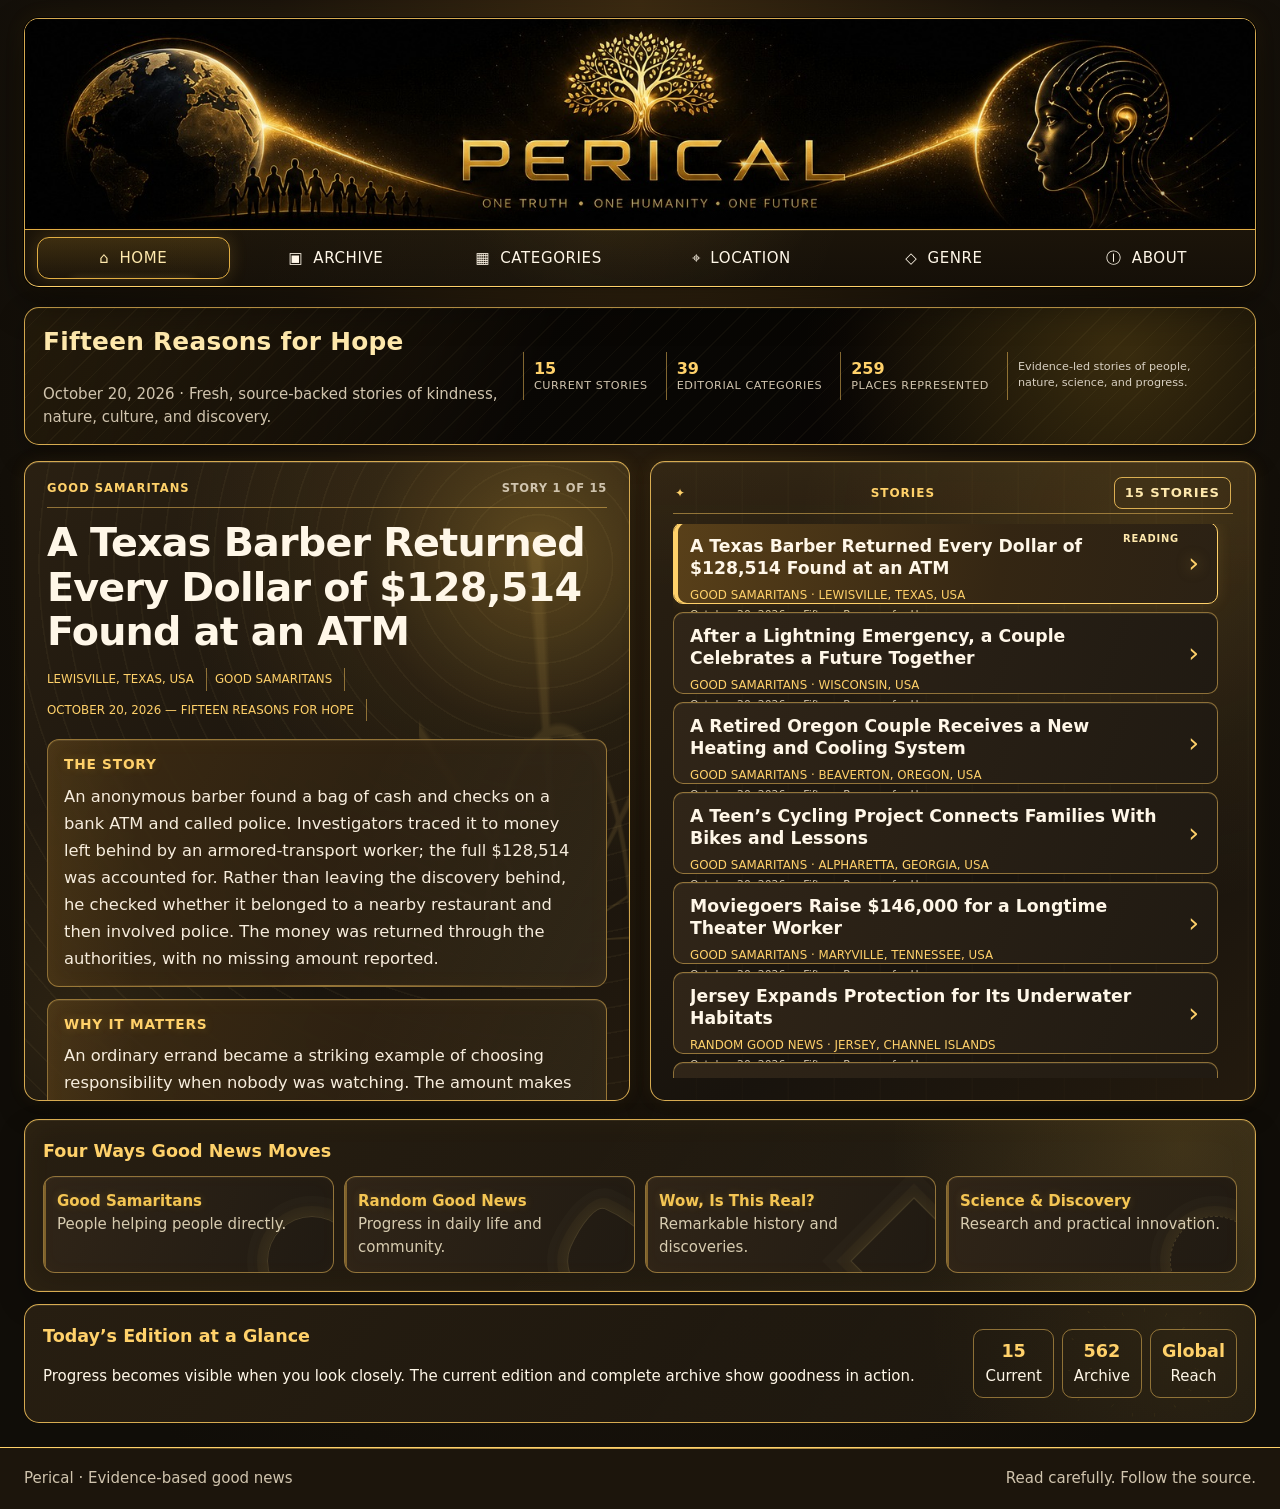
==== index.html @ 6fe50d79 "Remove story audio and browser narration on all devices Remove speech synthesis, voice controls, pla" ====
<!doctype html><html lang="en"><head><meta charset="utf-8"><meta name="viewport" content="width=device-width,initial-scale=1,viewport-fit=cover"><meta name="theme-color" content="#080705"><title>15 New Good-News Stories — October 20, 2026 | Perical</title><meta name="description" content="Fifteen source-backed stories of kindness, wildlife protection, cultural heritage, and space discovery. October 20, 2026 edition."><meta name="robots" content="index,follow,max-image-preview:large"><link rel="canonical" href="https://scar197124.github.io/perical/"><meta property="og:locale" content="en_US"><meta property="og:type" content="website"><meta property="og:site_name" content="Perical"><meta property="og:url" content="https://scar197124.github.io/perical/"><meta property="og:title" content="Fifteen Reasons for Hope | Perical"><meta property="og:description" content="Fifteen source-backed stories of kindness, wildlife protection, cultural heritage, and space discovery. October 20, 2026 edition."><meta property="og:image" content="https://scar197124.github.io/perical/assets/lead-story-2026-10-08-wow-oct08-2026-001.png"><meta property="og:image:secure_url" content="https://scar197124.github.io/perical/assets/lead-story-2026-10-08-wow-oct08-2026-001.png"><meta property="og:image:type" content="image/png"><meta property="og:image:width" content="1200"><meta property="og:image:height" content="630"><meta property="og:image:alt" content="Perical lead story: Scientists Found Life’s Sugars in an Asteroid Sample"><meta name="twitter:card" content="summary_large_image"><meta name="twitter:title" content="Fifteen Reasons for Hope | Perical"><meta name="twitter:description" content="Fifteen source-backed stories of kindness, wildlife protection, cultural heritage, and space discovery. October 20, 2026 edition."><meta name="twitter:image" content="https://scar197124.github.io/perical/assets/lead-story-2026-10-08-wow-oct08-2026-001.png"><meta name="twitter:image:alt" content="Perical lead story: Scientists Found Life’s Sugars in an Asteroid Sample"><link rel="stylesheet" href="app.css?v=16.10.1"><link rel="stylesheet" href="mobile-polish.css?v=16.7.1"><script type="application/ld+json">{"@context":"https://schema.org","@graph":[{"@type":"WebSite","@id":"https://scar197124.github.io/perical/#website","url":"https://scar197124.github.io/perical/","name":"Perical","description":"Verified stories of kindness, discovery, practical innovation, and progress from around the world.","inLanguage":"en","publisher":{"@id":"https://scar197124.github.io/perical/#organization"}},{"@type":"Organization","@id":"https://scar197124.github.io/perical/#organization","name":"Perical","url":"https://scar197124.github.io/perical/","logo":{"@type":"ImageObject","url":"https://scar197124.github.io/perical/assets/pericle-social-preview-ultrasafe.png","width":1200,"height":630}},{"@type":"CollectionPage","@id":"https://scar197124.github.io/perical/#webpage","url":"https://scar197124.github.io/perical/","name":"Today’s Good News | Perical","isPartOf":{"@id":"https://scar197124.github.io/perical/#website"},"about":["Good news","Human kindness","Science and discovery","Innovation","Community progress"],"inLanguage":"en"}]}</script></head><body data-page="home"><header class="site-header">
  <div class="identity-hero" role="img" aria-label="Perical — Tree of Life connecting Earth, humanity, and artificial intelligence">
    <span class="sr-only">PERICAL · One truth · One humanity · One future</span>
  </div>
  <nav class="nav" aria-label="Primary">
    <a href="index.html" data-nav="home">⌂ <span>Home</span></a>
    <a href="archive.html" data-nav="archive">▣ <span>Archive</span></a>
    <a href="categories.html" data-nav="categories">▦ <span>Categories</span></a>
    <a href="location.html" data-nav="location">⌖ <span>Location</span></a>
    <a href="genre.html" data-nav="genre">◇ <span>Genre</span></a>
    <a href="about.html" data-nav="about">ⓘ <span>About</span></a>
  </nav>
</header><main class="page"><section class="page-title"><h2>Fifteen Reasons for Hope</h2><p>October 20, 2026 · Fresh, source-backed stories of kindness, nature, culture, and discovery.</p></section><section class="workspace"><article class="panel reader-panel" aria-label="Story reader"><div class="panel-body reader" id="reader"><p class="empty">Loading story…</p></div></article><aside class="panel display-panel" aria-label="Story selection"><div class="panel-body"><div class="panel-status"><span>Stories</span><span class="count" id="count">0 stories</span></div><div class="toolbar" id="toolbar"></div><div class="story-list" id="storyList"></div></div></aside></section><section class="lower"><article class="section-card"><h3>Four Ways Good News Moves</h3><div class="ways"><a class="way" href="categories.html"><b>Good Samaritans</b><span>People helping people directly.</span></a><a class="way" href="categories.html"><b>Random Good News</b><span>Progress in daily life and community.</span></a><a class="way" href="categories.html"><b>Wow, Is This Real?</b><span>Remarkable history and discoveries.</span></a><a class="way" href="categories.html"><b>Science & Discovery</b><span>Research and practical innovation.</span></a></div></article><article class="section-card glance"><div><h3>Today’s Edition at a Glance</h3><p>Progress becomes visible when you look closely. The current edition and complete archive show goodness in action.</p></div><div class="stats"><div class="stat"><b data-stat="current">15</b>Current</div><div class="stat"><b data-stat="archive">562</b>Archive</div><div class="stat"><b>Global</b>Reach</div></div></article></section></main><footer class="footer"><span>Perical · Evidence-based good news</span><span>Read carefully. Follow the source.</span></footer><script src="stories-data.js?v=16.10.0"></script><script src="app.js?v=16.10.1"></script></body></html>
---- app.css ----
:root{
  --bg:#050403;--bg2:#0b0804;--panel:#0b0906;--panel2:#151006;
  --gold:#c89525;--gold-bright:#f0bd45;--gold-pale:#ffe08b;
  --text:#f6f2ea;--muted:#b9b0a0;--line:rgba(211,158,42,.74);
  --line-soft:rgba(211,158,42,.28);--glow:rgba(235,180,56,.13);
  --r:15px;--gap:12px;--pad:18px;
}
*{box-sizing:border-box}html{background:var(--bg);color-scheme:dark;overflow-x:hidden}body{margin:0;min-width:0;overflow-x:hidden;background:radial-gradient(circle at 50% -8%,#251706 0,#090603 30%,#050403 72%);color:var(--text);font:15px/1.55 Inter,ui-sans-serif,system-ui,-apple-system,BlinkMacSystemFont,"Segoe UI",sans-serif}button,a{font:inherit}button{color:inherit}a{color:var(--gold-bright)}.sr-only{position:absolute;width:1px;height:1px;padding:0;margin:-1px;overflow:hidden;clip:rect(0,0,0,0);white-space:nowrap;border:0}
.site-header{width:100%;margin:0;background:#050403;border-bottom:1px solid var(--gold);box-shadow:0 8px 32px rgba(0,0,0,.55);position:relative;z-index:10}.identity-hero{height:264px;background-image:linear-gradient(90deg,rgba(0,0,0,.02),rgba(0,0,0,0),rgba(0,0,0,.02)),url("assets/perical-identity-banner.jpg");background-position:center top;background-repeat:no-repeat;background-size:cover;border-bottom:1px solid var(--gold)}
.nav{min-height:68px;display:grid;grid-template-columns:repeat(6,minmax(100px,1fr));gap:14px;align-items:center;width:min(1420px,calc(100% - 48px));margin:auto;padding:10px 0;overflow-x:auto}.nav a{position:relative;display:flex;align-items:center;justify-content:center;gap:10px;min-height:48px;padding:9px 16px;text-decoration:none;text-transform:uppercase;letter-spacing:.04em;color:var(--text);border:1px solid transparent;border-radius:12px;white-space:nowrap}.nav a:hover,.nav a:focus-visible{border-color:var(--line);background:linear-gradient(180deg,rgba(223,165,42,.11),rgba(223,165,42,.03));outline:none}.nav a[aria-current=page]{color:var(--gold-pale);border-color:var(--gold);background:linear-gradient(180deg,rgba(228,171,48,.17),rgba(228,171,48,.04));box-shadow:0 0 18px var(--glow)}.nav a[aria-current=page]::after{content:"";position:absolute;left:18%;right:18%;bottom:-11px;height:2px;background:var(--gold-bright);box-shadow:0 0 10px var(--gold-bright)}
.page{width:min(1420px,calc(100% - 48px));margin:20px auto 24px}.page-title{display:none}.workspace{display:grid;grid-template-columns:minmax(0,1fr) minmax(0,1fr);gap:20px;align-items:stretch}.panel{min-width:0;height:clamp(610px,68vh,830px);display:flex;flex-direction:column;overflow:hidden;border:1px solid var(--line);border-radius:var(--r);background:linear-gradient(145deg,#0f0b06 0,#070503 56%,#110b03 100%);box-shadow:0 0 0 1px rgba(0,0,0,.8),0 16px 36px rgba(0,0,0,.38),inset 0 1px 0 rgba(255,219,130,.04)}.reader-panel{background:radial-gradient(circle at 80% 20%,rgba(205,143,25,.13),transparent 30%),linear-gradient(145deg,#100c07,#070503 62%,#100a03)}.panel-head{min-height:70px;padding:15px 22px;border-bottom:1px solid var(--line-soft);display:flex;align-items:center;justify-content:space-between;gap:12px;background:linear-gradient(180deg,rgba(215,159,39,.045),transparent)}.panel-head h3{margin:0;color:var(--gold-bright);font-size:1rem;text-transform:uppercase;letter-spacing:.065em}.panel-head h3::before{content:"✦";margin-right:10px}.display-panel .panel-head h3::before{content:"▣"}.panel-head p{display:none}.count{border:1px solid var(--line);border-radius:8px;padding:5px 10px;color:var(--text);white-space:nowrap;font-size:.82rem}.panel-body{padding:22px;overflow:auto;min-height:0;overscroll-behavior:contain;scrollbar-color:var(--gold) #171006;scrollbar-width:thin}.panel-body::-webkit-scrollbar,.story-list::-webkit-scrollbar{width:8px}.panel-body::-webkit-scrollbar-track,.story-list::-webkit-scrollbar-track{background:#171006;border-radius:10px}.panel-body::-webkit-scrollbar-thumb,.story-list::-webkit-scrollbar-thumb{background:linear-gradient(var(--gold-bright),#8b5e0a);border-radius:10px}
.story-kicker{color:var(--gold-bright);font-weight:800;text-transform:uppercase;letter-spacing:.09em;font-size:.72rem}.reader h2{font-size:clamp(1.8rem,3.1vw,2.65rem);line-height:1.12;margin:12px 0 15px;letter-spacing:-.02em}.meta{display:flex;flex-wrap:wrap;gap:8px;margin-bottom:18px}.chip{border:0;border-right:1px solid var(--line-soft);border-radius:0;padding:2px 12px 2px 0;color:var(--gold-bright);background:transparent;font-size:.74rem;text-transform:uppercase}.reader-section{border:1px solid var(--line-soft);border-radius:12px;padding:14px 16px;margin-top:12px;background:linear-gradient(100deg,rgba(206,145,25,.075),rgba(255,255,255,.008) 45%,rgba(0,0,0,.12))}.reader-section:first-of-type{border:0;border-top:1px solid var(--line-soft);border-radius:0;padding:18px 0 4px;background:none}.reader-section h4{margin:0 0 7px;color:var(--gold-bright);font-size:.86rem;text-transform:uppercase;letter-spacing:.055em}.reader-section p{margin:0;color:#e3ddd3}.source{margin-top:14px;padding:15px 16px;border:1px solid var(--line);border-radius:12px;background:linear-gradient(100deg,rgba(208,148,27,.09),rgba(255,255,255,.01));box-shadow:inset 0 0 22px rgba(197,136,20,.025)}.source a{display:block;font-weight:700;word-break:break-word;margin-top:5px}
.toolbar{display:flex;gap:8px;flex-wrap:wrap;margin-bottom:12px}.filter-btn{border:1px solid var(--line);border-radius:8px;background:#0b0804;padding:7px 11px;cursor:pointer}.filter-btn.active{background:linear-gradient(180deg,#d9a52f,#9b690f);color:#130c02;font-weight:850}.story-list{display:grid;gap:8px}.story-btn{position:relative;width:100%;min-height:82px;text-align:left;border:1px solid var(--line-soft);border-radius:10px;background:linear-gradient(90deg,#15120e,#0b0a08);padding:13px 46px 12px 16px;cursor:pointer;transition:.16s ease}.story-btn::after{content:"›";position:absolute;right:18px;top:50%;transform:translateY(-50%);color:var(--gold-bright);font-size:1.7rem}.story-btn:hover{border-color:var(--gold);transform:translateX(2px)}.story-btn strong{display:block;line-height:1.25;font-size:1.03rem}.story-btn span{display:block;color:var(--gold-bright);font-size:.74rem;margin-top:6px;text-transform:uppercase}.story-btn.active{border-color:var(--gold-bright);background:linear-gradient(90deg,rgba(198,132,19,.25),#120d05 55%,#0b0804);box-shadow:inset 4px 0 0 var(--gold-bright),0 0 16px rgba(225,166,47,.07)}
.lower{display:grid;gap:var(--gap);margin-top:18px}.section-card{border:1px solid var(--line);border-radius:var(--r);background:#080604;padding:var(--pad)}.section-card h3{margin:0 0 10px;color:var(--gold-bright)}.ways{display:grid;grid-template-columns:repeat(4,minmax(0,1fr));gap:10px}.way{border:1px solid var(--line-soft);border-radius:12px;padding:13px;background:#0d0a06;text-decoration:none;color:var(--text)}.way b{display:block;color:var(--gold-bright)}.glance{display:flex;justify-content:space-between;gap:18px;align-items:center}.stats{display:flex;gap:8px;flex-wrap:wrap}.stat{border:1px solid var(--line-soft);border-radius:10px;padding:8px 11px;text-align:center;min-width:74px}.stat b{display:block;color:var(--gold-bright);font-size:1.1rem}.footer{width:100%;margin:0;border-top:1px solid var(--gold);background:#030201;padding:19px max(24px,calc((100% - 1420px)/2));color:var(--muted);display:flex;justify-content:space-between;gap:12px;flex-wrap:wrap}.empty{color:var(--muted)}
@media(max-width:900px){.identity-hero{height:190px;background-size:auto 190px}.nav{width:calc(100% - 22px);grid-template-columns:repeat(6,max-content);justify-content:start;gap:4px}.nav a{min-height:42px;padding:7px 11px;font-size:.82rem}.page{width:calc(100% - 18px);margin-top:10px}.workspace{grid-template-columns:1fr;gap:10px}.panel{height:auto;min-height:0}.panel-body{overflow:visible}.reader-panel{order:1}.display-panel{order:2}.story-list{max-height:58vh;overflow:auto;overscroll-behavior:contain}.ways{grid-template-columns:1fr 1fr}.glance{align-items:flex-start;flex-direction:column}.lower{margin-top:10px}.footer{padding:14px 12px}}
@media(max-width:560px){.identity-hero{height:146px;background-size:auto 146px}.nav{min-height:54px;padding:6px 0}.nav a{padding:6px 9px}.nav a span{display:inline}.panel-head{padding:12px 14px}.panel-body{padding:14px}.reader h2{font-size:1.7rem}.ways{grid-template-columns:1fr}.story-btn{min-height:74px}.footer{font-size:.78rem}}
@media(max-width:390px){.identity-hero{height:122px;background-size:auto 122px}.nav a{font-size:.74rem;gap:5px;padding:5px 7px}.page{width:calc(100% - 12px)}}

/* v11.5 — full identity-banner breathing room
   Keep the complete Perical artwork visible and move all following UI down naturally. */
.identity-hero{
  height:340px;
  background-color:#030201;
  background-position:center center;
  background-size:min(1536px,100%) auto;
  border-bottom:1px solid var(--gold);
}
@media(max-width:900px){
  .identity-hero{
    height:250px;
    background-size:100% auto;
    background-position:center center;
  }
}
@media(max-width:560px){
  .identity-hero{
    height:190px;
    background-size:100% auto;
  }
}
@media(max-width:390px){
  .identity-hero{
    height:165px;
    background-size:100% auto;
  }
}

/* v11.6 — one-thumb selector wheel for Archive, Categories, and Location */
.wheel-shell{position:relative;margin-bottom:14px;padding:12px 12px 10px;border:1px solid var(--line);border-radius:12px;background:linear-gradient(180deg,rgba(210,151,31,.09),rgba(0,0,0,.18));overflow:hidden}
.wheel-top{display:flex;align-items:center;justify-content:space-between;gap:12px;margin-bottom:8px;color:var(--gold-bright);font-size:.76rem;text-transform:uppercase;letter-spacing:.08em}.wheel-top strong{max-width:68%;overflow:hidden;text-overflow:ellipsis;white-space:nowrap;color:var(--text);text-align:right}
.selector-wheel{position:relative;height:156px;overflow-y:auto;scroll-snap-type:y mandatory;overscroll-behavior:contain;scrollbar-width:none;padding:0 6px;touch-action:pan-y;-webkit-overflow-scrolling:touch}.selector-wheel::-webkit-scrollbar{display:none}
.wheel-option{display:flex;width:100%;height:52px;align-items:center;justify-content:center;scroll-snap-align:center;border:0;background:transparent;color:var(--muted);font-weight:700;letter-spacing:.015em;opacity:.48;transform:scale(.92);transition:opacity .15s ease,transform .15s ease,color .15s ease;text-align:center;cursor:pointer}.wheel-option.active{color:var(--gold-pale);opacity:1;transform:scale(1);text-shadow:0 0 14px rgba(240,189,69,.28)}
.wheel-spacer{height:52px;scroll-snap-align:none}.wheel-center{pointer-events:none;position:absolute;left:12px;right:12px;top:64px;height:52px;border-top:1px solid var(--gold);border-bottom:1px solid var(--gold);background:linear-gradient(90deg,transparent,rgba(211,158,42,.08),transparent);box-shadow:0 0 18px rgba(235,180,56,.08)}
.wheel-shell::before,.wheel-shell::after{content:"";pointer-events:none;position:absolute;left:0;right:0;height:48px;z-index:2}.wheel-shell::before{top:50px;background:linear-gradient(#0b0804,transparent)}.wheel-shell::after{bottom:28px;background:linear-gradient(transparent,#0b0804)}
.wheel-top,.wheel-hint{position:relative;z-index:3}.wheel-hint{margin:7px 0 0;color:var(--muted);font-size:.72rem;text-align:center}
@media(max-width:560px){.wheel-shell{position:sticky;top:0;z-index:4;margin:-2px -2px 12px}.selector-wheel{height:138px}.wheel-option{height:46px}.wheel-spacer{height:46px}.wheel-center{top:61px;height:46px}.wheel-hint{font-size:.68rem}}


/* v11.7 — thumb-wheel readability and selection polish */
.wheel-shell{
  padding:14px 14px 12px;
  box-shadow:inset 0 1px 0 rgba(255,224,139,.05),0 10px 24px rgba(0,0,0,.22);
}
.wheel-top{font-size:.82rem;margin-bottom:10px}
.wheel-top strong{font-size:.9rem;color:var(--gold-pale)}
.selector-wheel{height:180px;padding:0 8px;scroll-padding-block:60px}
.wheel-option{
  height:60px;
  min-height:60px;
  padding:0 10px;
  font-size:1rem;
  line-height:1.15;
  opacity:.38;
  transform:scale(.9);
}
.wheel-option.active{
  color:var(--gold-pale);
  font-size:1.22rem;
  font-weight:850;
  opacity:1;
  transform:scale(1.055);
  text-shadow:0 0 8px rgba(240,189,69,.42),0 0 20px rgba(240,189,69,.18);
}
.wheel-spacer{height:60px}
.wheel-center{
  top:72px;
  height:60px;
  border-top:1px solid var(--gold-bright);
  border-bottom:1px solid var(--gold-bright);
  background:linear-gradient(90deg,transparent,rgba(211,158,42,.12) 18%,rgba(255,224,139,.08) 50%,rgba(211,158,42,.12) 82%,transparent);
  box-shadow:0 0 22px rgba(235,180,56,.15),inset 0 0 18px rgba(235,180,56,.05);
}
.wheel-shell::before{top:54px;height:56px}
.wheel-shell::after{bottom:54px;height:56px}
.wheel-footer{position:relative;z-index:3;display:flex;align-items:center;justify-content:space-between;gap:10px;margin-top:8px}
.wheel-hint{margin:0;text-align:left;font-size:.74rem}
.wheel-results{margin:0;color:var(--gold-pale);font-size:.78rem;font-weight:800;white-space:nowrap}
.story-btn strong{font-size:1.08rem;display:-webkit-box;-webkit-line-clamp:2;-webkit-box-orient:vertical;overflow:hidden}
.story-btn.active{border-color:var(--gold-bright);box-shadow:inset 5px 0 0 var(--gold-bright),0 0 20px rgba(225,166,47,.12)}
.story-btn.active::before{content:"Reading";position:absolute;right:38px;top:8px;color:var(--gold-pale);font-size:.62rem;font-weight:850;letter-spacing:.08em;text-transform:uppercase}
@media(max-width:560px){
  .wheel-shell{top:0;padding:12px 12px 10px}
  .selector-wheel{height:168px;scroll-padding-block:56px}
  .wheel-option{height:56px;min-height:56px;font-size:1rem}
  .wheel-option.active{font-size:1.18rem}
  .wheel-spacer{height:56px}
  .wheel-center{top:68px;height:56px}
  .wheel-shell::before{top:51px;height:52px}
  .wheel-shell::after{bottom:50px;height:52px}
  .wheel-footer{align-items:flex-end}
  .wheel-hint{font-size:.69rem;max-width:68%}
  .wheel-results{font-size:.76rem}
  .story-btn{min-height:80px;padding-right:54px}
}


/* v11.8 — stable wheel geometry and label-free panel tops */
.reader-panel > .panel-body,
.display-panel > .panel-body{padding-top:18px}
.panel-status{
  min-height:34px;
  display:flex;
  align-items:center;
  justify-content:space-between;
  gap:12px;
  margin:0 0 12px;
  padding:0 2px 10px;
  border-bottom:1px solid var(--line-soft);
  color:var(--gold-bright);
  font-size:.75rem;
  font-weight:800;
  letter-spacing:.08em;
  text-transform:uppercase;
}
.panel-status .count{color:var(--gold-pale);white-space:nowrap}
.toolbar.wheel-shell{
  position:relative;
  top:auto;
  width:100%;
  height:286px;
  min-height:286px;
  max-height:286px;
  margin:0 0 14px;
  contain:layout paint;
  overflow:hidden;
}
.wheel-top{height:26px;min-height:26px;max-height:26px}
.wheel-footer{height:30px;min-height:30px;max-height:30px}
.selector-wheel{scrollbar-gutter:stable both-edges}
.story-list{scrollbar-gutter:stable}
@media(max-width:560px){
  .reader-panel > .panel-body,.display-panel > .panel-body{padding-top:14px}
  .panel-status{min-height:30px;margin-bottom:10px;padding-bottom:8px}
  .toolbar.wheel-shell{
    position:relative !important;
    top:auto !important;
    z-index:auto;
    height:266px;
    min-height:266px;
    max-height:266px;
    margin:0 0 12px;
  }
  .wheel-top{height:24px;min-height:24px;max-height:24px}
  .wheel-footer{height:28px;min-height:28px;max-height:28px}
}

/* v11.9 — contained header/hero shell aligned to the workspace */
.site-header{
  width:min(1420px,calc(100% - 48px));
  margin:18px auto 0;
  border:1px solid var(--line);
  border-radius:var(--r);
  overflow:hidden;
  box-shadow:0 0 0 1px rgba(0,0,0,.82),0 16px 38px rgba(0,0,0,.42),0 0 22px rgba(211,151,34,.08);
}
.site-header .identity-hero,
.site-header .nav{
  width:100%;
  max-width:none;
}
.site-header .nav{
  box-sizing:border-box;
  margin:0;
  padding:10px 14px;
}
@media(max-width:900px){
  .site-header{width:calc(100% - 18px);margin-top:9px}
  .site-header .nav{padding:6px 8px}
}
@media(max-width:390px){
  .site-header{width:calc(100% - 12px);margin-top:6px}
}


/* v12.0 — editorial depth and compact desktop selector */
.page-title{
  display:grid;
  grid-template-columns:minmax(0,1fr) auto;
  align-items:center;
  gap:18px;
  margin:0 0 16px;
  padding:15px 18px;
  border:1px solid var(--line);
  border-radius:var(--r);
  background:
    radial-gradient(circle at 88% 25%,rgba(222,165,42,.12),transparent 28%),
    linear-gradient(110deg,rgba(208,148,27,.08),rgba(8,6,4,.96) 42%,rgba(5,4,3,.98));
  box-shadow:inset 0 1px 0 rgba(255,224,139,.04),0 10px 28px rgba(0,0,0,.25);
}
.page-title h2{margin:0;color:var(--gold-pale);font-size:clamp(1.15rem,2vw,1.55rem);letter-spacing:.01em}
.page-title>p{margin:3px 0 0;color:var(--muted);max-width:720px}
.edition-metrics{grid-column:2;grid-row:1 / span 2;display:flex;align-items:stretch;gap:8px;flex-wrap:wrap;justify-content:flex-end}
.edition-metrics span{min-width:112px;padding:7px 10px;border-left:1px solid var(--line-soft);color:var(--muted);font-size:.7rem;line-height:1.25;text-transform:uppercase;letter-spacing:.05em}
.edition-metrics b{display:block;color:var(--gold-bright);font-size:1rem;letter-spacing:0;text-transform:none}
.edition-metrics .editorial-note{max-width:230px;text-transform:none;letter-spacing:0;line-height:1.4;color:#d8d0c2}
.reader-topline{display:flex;align-items:center;justify-content:space-between;gap:12px;padding-bottom:9px;border-bottom:1px solid var(--line-soft)}
.story-position{color:var(--muted);font-size:.72rem;font-weight:750;text-transform:uppercase;letter-spacing:.06em;white-space:nowrap}
.reader h2{max-width:22ch}
.reader-section{position:relative;overflow:hidden}
.reader-section::after{content:"";position:absolute;inset:auto 0 0;height:1px;background:linear-gradient(90deg,transparent,var(--line-soft),transparent)}
.story-btn small{display:block;margin-top:3px;color:var(--muted);font-size:.68rem;white-space:nowrap;overflow:hidden;text-overflow:ellipsis}
.story-btn.active small{color:#d8c89f}
.display-panel{background:radial-gradient(circle at 14% 8%,rgba(211,158,42,.08),transparent 30%),linear-gradient(145deg,#0f0b06,#070503 62%,#100a03)}
.panel-status::before{content:"✦";color:var(--gold-bright);margin-right:6px}
.way{position:relative;overflow:hidden;transition:border-color .15s ease,transform .15s ease,background .15s ease}
.way::after{content:"";position:absolute;left:0;top:0;bottom:0;width:2px;background:var(--gold);opacity:.45}
.way:hover{border-color:var(--gold);transform:translateY(-1px);background:#120d06}
.section-card{box-shadow:inset 0 1px 0 rgba(255,224,139,.035),0 10px 26px rgba(0,0,0,.2)}

/* Desktop wheel: compact three-position selector instead of a large square. */
@media(min-width:901px){
  .toolbar.wheel-shell{height:194px;min-height:194px;max-height:194px;padding:10px 12px 8px;margin-bottom:10px}
  .wheel-top{height:22px;min-height:22px;max-height:22px;margin-bottom:5px;font-size:.74rem}
  .wheel-top strong{font-size:.82rem}
  .selector-wheel{height:108px;scroll-padding-block:36px;padding:0 6px}
  .wheel-option{height:36px;min-height:36px;font-size:.88rem;padding:0 8px}
  .wheel-option.active{font-size:1.04rem;transform:scale(1.025)}
  .wheel-spacer{height:36px}
  .wheel-center{top:52px;height:36px;left:12px;right:12px}
  .wheel-shell::before{top:38px;height:34px}
  .wheel-shell::after{bottom:34px;height:34px}
  .wheel-footer{height:24px;min-height:24px;max-height:24px;margin-top:3px}
  .wheel-hint{font-size:.66rem}
  .wheel-results{font-size:.7rem}
}
@media(max-width:900px){
  .page-title{grid-template-columns:1fr;padding:13px 14px;margin-bottom:10px}
  .edition-metrics{grid-column:1;grid-row:auto;justify-content:flex-start;overflow-x:auto;flex-wrap:nowrap;padding-bottom:2px}
  .edition-metrics span{min-width:112px}
  .edition-metrics .editorial-note{min-width:210px}
}
@media(max-width:560px){
  .page-title>p{font-size:.86rem}
  .edition-metrics span{font-size:.64rem;min-width:104px;padding:6px 9px}
  .reader-topline{align-items:flex-start}
  .story-position{font-size:.64rem}
}

/* v12.1 — subtle editorial atmosphere; all effects remain beneath readable content */
:root{
  --fx-gold:rgba(240,189,69,.11);
  --fx-gold-soft:rgba(240,189,69,.055);
  --fx-line:rgba(255,224,139,.08);
}

/* Shared quiet texture. */
body::before{
  content:"";
  position:fixed;
  inset:0;
  z-index:-1;
  pointer-events:none;
  background-image:
    linear-gradient(rgba(255,255,255,.012) 1px,transparent 1px),
    linear-gradient(90deg,rgba(255,255,255,.01) 1px,transparent 1px);
  background-size:34px 34px;
  mask-image:linear-gradient(to bottom,rgba(0,0,0,.45),transparent 78%);
}

.site-header::before{
  content:"";
  position:absolute;
  inset:0;
  pointer-events:none;
  background:
    radial-gradient(circle at 50% 38%,rgba(241,187,62,.10),transparent 32%),
    linear-gradient(110deg,transparent 15%,rgba(255,224,139,.035) 49%,transparent 68%);
  z-index:1;
}
.site-header>*{position:relative;z-index:2}
.identity-hero{position:relative}
.identity-hero::after{
  content:"";
  position:absolute;
  inset:0;
  pointer-events:none;
  background:linear-gradient(180deg,rgba(0,0,0,.02),transparent 55%,rgba(0,0,0,.30));
}

.nav{position:relative;background:linear-gradient(180deg,rgba(215,159,39,.025),rgba(0,0,0,.10))}
.nav::before{
  content:"";
  position:absolute;
  left:14px;right:14px;top:0;height:1px;
  background:linear-gradient(90deg,transparent,var(--fx-line),transparent);
  pointer-events:none;
}
.nav a[aria-current=page]{overflow:hidden}
.nav a[aria-current=page]::before{
  content:"";
  position:absolute;
  inset:-60% auto -60% -35%;
  width:34%;
  transform:skewX(-18deg);
  background:linear-gradient(90deg,transparent,rgba(255,232,170,.12),transparent);
  pointer-events:none;
}

.page-title{position:relative;overflow:hidden;isolation:isolate}
.page-title::before{
  content:"";
  position:absolute;
  inset:0;
  z-index:-1;
  pointer-events:none;
  background:
    repeating-linear-gradient(135deg,transparent 0 15px,rgba(255,224,139,.022) 15px 16px),
    radial-gradient(circle at 90% 35%,rgba(238,183,58,.08),transparent 24%);
}

.panel{position:relative;isolation:isolate}
.panel::before{
  content:"";
  position:absolute;
  inset:0;
  z-index:-1;
  pointer-events:none;
  opacity:.75;
}
.reader-panel::before{
  background:
    radial-gradient(circle at 86% 14%,rgba(240,189,69,.10),transparent 22%),
    radial-gradient(circle at 12% 88%,rgba(240,189,69,.045),transparent 26%),
    repeating-radial-gradient(circle at 85% 16%,transparent 0 24px,rgba(255,224,139,.022) 25px 26px);
}
.reader-panel::after{
  content:"";
  position:absolute;
  right:-70px;
  top:70px;
  width:280px;
  height:410px;
  z-index:-1;
  pointer-events:none;
  opacity:.055;
  background:
    radial-gradient(ellipse at 50% 100%,transparent 0 35%,var(--gold-bright) 36% 37%,transparent 38%),
    repeating-conic-gradient(from 12deg at 50% 100%,transparent 0 13deg,var(--gold-bright) 14deg 15deg,transparent 16deg 30deg);
  filter:blur(.2px);
}
.display-panel::before{
  background:
    linear-gradient(180deg,rgba(239,185,63,.035),transparent 18%),
    repeating-linear-gradient(90deg,transparent 0 44px,rgba(255,224,139,.014) 45px 46px);
}
.story-btn.active::after{filter:drop-shadow(0 0 7px rgba(240,189,69,.52))}
.story-btn.active{background:
  radial-gradient(circle at 12% 50%,rgba(240,189,69,.13),transparent 28%),
  linear-gradient(90deg,rgba(198,132,19,.25),#120d05 55%,#0b0804)}

.reader-section,.source{backdrop-filter:blur(1px)}
.reader-section::before{
  content:"";
  position:absolute;
  inset:0;
  pointer-events:none;
  background:linear-gradient(115deg,transparent 58%,rgba(255,224,139,.028));
}
.reader-section>*{position:relative}
.source{position:relative;overflow:hidden}
.source::after{
  content:"";
  position:absolute;
  width:90px;height:90px;right:-34px;bottom:-40px;
  border:1px solid rgba(255,224,139,.075);
  border-radius:50%;
  box-shadow:0 0 0 12px rgba(255,224,139,.018),0 0 0 24px rgba(255,224,139,.010);
  pointer-events:none;
}

.section-card{position:relative;overflow:hidden;isolation:isolate}
.section-card::before{
  content:"";
  position:absolute;
  inset:0;
  z-index:-1;
  pointer-events:none;
  background:
    radial-gradient(circle at 94% 15%,rgba(240,189,69,.07),transparent 22%),
    linear-gradient(125deg,transparent 48%,rgba(255,224,139,.018));
}
.way{isolation:isolate}
.way::before{
  content:"";
  position:absolute;
  width:78px;height:78px;right:-24px;bottom:-34px;
  z-index:-1;
  border:1px solid rgba(255,224,139,.055);
  border-radius:50%;
  box-shadow:0 0 0 10px rgba(255,224,139,.012),0 0 0 20px rgba(255,224,139,.008);
}
.way:nth-child(2)::before{border-radius:18% 82% 45% 55%/55% 42% 58% 45%;transform:rotate(24deg)}
.way:nth-child(3)::before{border-radius:0;transform:rotate(45deg)}
.way:nth-child(4)::before{border-style:dashed}
.glance::after{
  content:"";
  position:absolute;
  right:26px;
  top:50%;
  width:170px;
  height:170px;
  transform:translateY(-50%);
  border-radius:50%;
  pointer-events:none;
  opacity:.11;
  background:repeating-conic-gradient(from 0deg,rgba(240,189,69,.32) 0 1deg,transparent 1deg 24deg);
  mask-image:radial-gradient(circle,transparent 0 42%,#000 43% 45%,transparent 46% 61%,#000 62% 63%,transparent 64%);
}
.glance>*{position:relative;z-index:1}

.footer{position:relative;overflow:hidden;background:
  linear-gradient(90deg,rgba(240,189,69,.025),transparent 28%,transparent 72%,rgba(240,189,69,.018)),#030201}
.footer::before{
  content:"";
  position:absolute;
  left:0;right:0;top:0;height:1px;
  background:linear-gradient(90deg,transparent,var(--gold-bright),transparent);
  opacity:.65;
}

@media(prefers-reduced-transparency:reduce){
  .reader-section,.source{backdrop-filter:none}
}
@media(max-width:560px){
  .reader-panel::after{width:190px;height:290px;right:-80px;top:110px;opacity:.04}
  .glance::after{width:120px;height:120px;right:-20px;opacity:.07}
  body::before{background-size:28px 28px;opacity:.7}
}

/* v12.2 — illumination pass: brighter, text-safe gold depth */
:root{
  --fx-gold:rgba(240,189,69,.20);
  --fx-gold-soft:rgba(240,189,69,.10);
  --fx-line:rgba(255,224,139,.18);
}

/* Reader: bring the inner architecture forward without competing with copy. */
.reader-panel{
  box-shadow:
    inset 0 0 0 1px rgba(255,224,139,.14),
    inset 0 0 34px rgba(240,189,69,.045),
    0 16px 38px rgba(0,0,0,.28);
}
.reader-panel::before{
  opacity:1;
  background:
    radial-gradient(circle at 86% 14%,rgba(240,189,69,.18),transparent 24%),
    radial-gradient(circle at 12% 88%,rgba(240,189,69,.085),transparent 29%),
    repeating-radial-gradient(circle at 85% 16%,transparent 0 23px,rgba(255,224,139,.045) 24px 25px);
}
.reader-panel::after{opacity:.11;filter:drop-shadow(0 0 8px rgba(240,189,69,.18))}
.reader-section{
  border-color:rgba(255,224,139,.28);
  background:linear-gradient(115deg,rgba(31,20,6,.74),rgba(12,9,5,.84));
  box-shadow:
    inset 0 1px rgba(255,236,185,.07),
    inset 0 0 18px rgba(240,189,69,.035);
}
.reader-section::before{
  background:
    linear-gradient(115deg,transparent 50%,rgba(255,224,139,.065)),
    linear-gradient(90deg,rgba(240,189,69,.055),transparent 16%);
}
.reader-section h4,.reader-section .section-label{color:#f5c85b;text-shadow:0 0 10px rgba(240,189,69,.22)}
.source{
  border-color:rgba(255,224,139,.38);
  box-shadow:inset 0 0 22px rgba(240,189,69,.05),0 0 16px rgba(240,189,69,.035);
}
.source::after{border-color:rgba(255,224,139,.16);box-shadow:0 0 0 12px rgba(255,224,139,.035),0 0 0 24px rgba(255,224,139,.018)}

/* Four Ways: turn the decorative motifs and card edges up one level. */
.section-card:first-child{
  border-color:rgba(240,189,69,.58);
  box-shadow:
    inset 0 0 0 1px rgba(255,224,139,.08),
    inset 0 0 34px rgba(240,189,69,.045),
    0 12px 28px rgba(0,0,0,.24);
}
.section-card:first-child::before{
  background:
    radial-gradient(circle at 94% 15%,rgba(240,189,69,.14),transparent 25%),
    linear-gradient(125deg,transparent 42%,rgba(255,224,139,.045));
}
.way{
  border-color:rgba(240,189,69,.42);
  background:
    radial-gradient(circle at 88% 20%,rgba(240,189,69,.10),transparent 30%),
    linear-gradient(145deg,rgba(25,17,7,.92),rgba(9,7,4,.96));
  box-shadow:inset 0 1px rgba(255,236,185,.055),inset 0 0 18px rgba(240,189,69,.025);
}
.way:hover,.way:focus-visible{
  border-color:rgba(255,224,139,.78);
  box-shadow:inset 0 0 24px rgba(240,189,69,.075),0 0 16px rgba(240,189,69,.10);
}
.way::before{
  width:88px;height:88px;
  border-color:rgba(255,224,139,.16);
  box-shadow:0 0 0 10px rgba(255,224,139,.03),0 0 0 20px rgba(255,224,139,.018),0 0 18px rgba(240,189,69,.08);
}
.way b{color:#f4c553;text-shadow:0 0 10px rgba(240,189,69,.20)}
.way span{color:rgba(248,236,205,.84)}

/* Slightly brighter shared accents so the lighting reads as intentional. */
.page-title::before{background:repeating-linear-gradient(135deg,transparent 0 15px,rgba(255,224,139,.038) 15px 16px),radial-gradient(circle at 90% 35%,rgba(238,183,58,.13),transparent 26%)}
.display-panel::before{background:linear-gradient(180deg,rgba(239,185,63,.065),transparent 21%),repeating-linear-gradient(90deg,transparent 0 44px,rgba(255,224,139,.024) 45px 46px)}
.glance::after{opacity:.16}
.footer::before{opacity:.86}

@media(max-width:560px){
  .reader-panel::after{opacity:.075}
  .way::before{width:72px;height:72px;right:-22px;bottom:-30px}
  .glance::after{opacity:.11}
}


/* v12.5 — stronger reading base and paired takeaways */
.story-brief{display:flex;flex-direction:column;min-height:176px;padding:18px 18px 16px}
.story-brief .story-copy{min-height:0;max-height:220px;overflow:auto;padding-right:8px;overscroll-behavior:contain;scrollbar-width:thin;scrollbar-color:var(--gold) #171006}
.story-brief .story-copy::-webkit-scrollbar{width:7px}
.story-brief .story-copy::-webkit-scrollbar-track{background:#171006;border-radius:10px}
.story-brief .story-copy::-webkit-scrollbar-thumb{background:linear-gradient(var(--gold-bright),#8b5e0a);border-radius:10px}
.story-brief p{font-size:1.02rem;line-height:1.72;color:#eee6d9}
.reader-takeaways{display:grid;grid-template-columns:minmax(0,1fr) minmax(0,1fr);gap:12px;margin-top:12px}
.reader-takeaways .reader-section{margin-top:0;min-height:150px}
.takeaway-card p{line-height:1.58}
@media(max-width:900px){
  .story-brief{min-height:0}
  .story-brief .story-copy{max-height:none;overflow:visible;padding-right:0}
}
@media(max-width:640px){
  .reader-takeaways{grid-template-columns:1fr;gap:10px}
  .reader-takeaways .reader-section{min-height:0}
}

/* v12.7 — compact identity header without cropping the full banner */
.identity-hero{
  height:auto;
  aspect-ratio:1536 / 264;
  background-size:100% auto;
  background-position:center center;
}
.site-header .nav{
  min-height:56px;
  padding:5px 12px;
  gap:10px;
}
.site-header .nav a{
  min-height:42px;
  padding:7px 14px;
}
.site-header .nav a[aria-current=page]::after{
  bottom:-6px;
}
@media(max-width:900px){
  .identity-hero{
    height:auto;
    aspect-ratio:1536 / 264;
    background-size:100% auto;
  }
  .site-header .nav{
    min-height:50px;
    padding:4px 7px;
    gap:4px;
  }
  .site-header .nav a{
    min-height:40px;
    padding:6px 10px;
  }
}
@media(max-width:560px){
  .identity-hero{
    height:auto;
    aspect-ratio:1536 / 264;
  }
  .site-header .nav{
    min-height:48px;
    padding:3px 6px;
  }
  .site-header .nav a{
    min-height:38px;
    padding:5px 9px;
  }
}
@media(max-width:390px){
  .identity-hero{
    height:auto;
    aspect-ratio:1536 / 264;
  }
}

/* v12.8 — responsive wheel tuning: fast highlight, single settled filter update */
.selector-wheel{
  contain:layout paint;
  scroll-snap-type:y mandatory;
  scroll-behavior:auto;
  cursor:grab;
  outline:none;
}
.selector-wheel:active{cursor:grabbing}
.selector-wheel:focus-visible{box-shadow:inset 0 0 0 1px rgba(240,189,69,.48),0 0 18px rgba(240,189,69,.12);border-radius:9px}
.wheel-option{
  scroll-snap-stop:always;
  transition:opacity .10s ease,transform .10s ease,color .10s ease,text-shadow .10s ease;
  user-select:none;
  -webkit-user-select:none;
}
.wheel-option.active{text-shadow:0 0 18px rgba(240,189,69,.42)}
.wheel-center{box-shadow:0 0 22px rgba(235,180,56,.13),inset 0 0 12px rgba(235,180,56,.055)}
@media(min-width:901px){
  .toolbar.wheel-shell{height:184px;min-height:184px;max-height:184px}
  .selector-wheel{height:102px;scroll-padding-block:34px}
  .wheel-option{height:34px;min-height:34px}
  .wheel-spacer{height:34px}
  .wheel-center{top:50px;height:34px}
}
@media(max-width:900px){
  .selector-wheel{touch-action:pan-y;overscroll-behavior-y:contain;-webkit-overflow-scrolling:touch}
}


/* v13.0 — stable one-thumb mobile selector and reading dock */
.mobile-selector-dock{display:none}
@media(max-width:560px){
  .toolbar.wheel-shell{position:sticky;top:6px;z-index:18;contain:layout paint;transform:translateZ(0);box-shadow:0 8px 24px rgba(0,0,0,.72),0 0 0 1px rgba(238,185,61,.1);}
  .selector-wheel{overscroll-behavior:contain;touch-action:pan-y;-webkit-overflow-scrolling:touch;scroll-snap-type:y mandatory;}
  .wheel-option{scroll-snap-align:center;scroll-snap-stop:always;}
  .mobile-selector-dock{position:fixed;display:grid;grid-template-columns:44px minmax(0,1fr) 44px;gap:6px;left:max(9px,env(safe-area-inset-left));right:max(9px,env(safe-area-inset-right));top:max(7px,env(safe-area-inset-top));z-index:70;padding:6px;border:1px solid rgba(224,171,52,.7);border-radius:14px;background:rgba(9,7,4,.94);box-shadow:0 10px 30px rgba(0,0,0,.74),inset 0 0 18px rgba(222,166,47,.06);backdrop-filter:blur(12px);opacity:0;pointer-events:none;transform:translateY(-14px);transition:opacity .18s ease,transform .18s ease;}
  body.mobile-reading .mobile-selector-dock{opacity:1;pointer-events:auto;transform:none;}
  .mobile-selector-dock button{min-width:0;min-height:40px;border:1px solid rgba(224,171,52,.35);border-radius:10px;background:linear-gradient(180deg,rgba(211,153,34,.14),rgba(0,0,0,.16));color:#f4d27c;font:inherit;font-weight:800;}
  .mobile-selector-dock .dock-label{overflow:hidden;text-overflow:ellipsis;white-space:nowrap;padding:0 10px;font-size:.76rem;letter-spacing:.025em;}
  .reader-panel{scroll-margin-top:68px}.toolbar.wheel-shell,.story-list{scroll-margin-top:68px}
}
@media(prefers-reduced-motion:reduce){.mobile-selector-dock{transition:none}}


/* v13.2 — archive separation and Home-only publishing cycle */
.archive-filter-grid{display:grid;grid-template-columns:repeat(3,minmax(0,1fr));gap:10px;margin-bottom:14px;padding:12px;border:1px solid var(--line);border-radius:12px;background:linear-gradient(180deg,rgba(210,151,31,.09),rgba(0,0,0,.18))}
.archive-filter-grid label{display:grid;gap:6px}.archive-filter-grid label span{color:var(--gold-bright);font-size:.7rem;font-weight:850;letter-spacing:.08em;text-transform:uppercase}
.archive-filter-grid select{width:100%;min-height:42px;border:1px solid var(--line);border-radius:9px;background:#0b0804;color:#f2eadc;padding:8px 10px;font:inherit}
.clear-filters{grid-column:1/-1;min-height:38px;border:1px solid var(--line);border-radius:9px;background:linear-gradient(180deg,rgba(210,151,31,.14),rgba(0,0,0,.2));color:var(--gold-bright);font-weight:800;cursor:pointer}
.empty-state{display:grid;gap:8px;padding:22px 18px;border:1px dashed var(--line);border-radius:12px;background:rgba(210,151,31,.045);text-align:center}.empty-state strong{color:var(--gold-bright);font-size:1rem}.empty-state span{color:var(--muted);line-height:1.55}
@media(max-width:760px){.archive-filter-grid{grid-template-columns:1fr}.clear-filters{grid-column:auto}}


/* v13.5 — distinct browsing controls: editions, category cards, location select */
.edition-selector,.category-selector,.location-browser{margin-bottom:14px;padding:12px;border:1px solid var(--line);border-radius:12px;background:linear-gradient(180deg,rgba(210,151,31,.09),rgba(0,0,0,.18))}
.edition-selector label,.location-select-label{display:grid;gap:7px}
.edition-selector label>span,.category-selector label>span,.location-select-label>span,.browse-heading>span{color:var(--gold-bright);font-size:.72rem;font-weight:900;letter-spacing:.09em;text-transform:uppercase}
.edition-selector select,.location-browser select{width:100%;min-height:44px;border:1px solid var(--line);border-radius:9px;background:#0b0804;color:#f2eadc;padding:9px 11px;font:inherit;cursor:pointer}
.browse-heading{display:flex;align-items:baseline;justify-content:space-between;gap:10px;margin-bottom:10px}.browse-heading small{color:var(--muted);font-size:.72rem}
.category-grid{display:grid;grid-template-columns:repeat(2,minmax(0,1fr));gap:8px}
.category-choice{min-height:64px;text-align:left;border:1px solid var(--line-soft);border-radius:10px;background:linear-gradient(180deg,#15120e,#0b0a08);color:#f2eadc;padding:10px 12px;cursor:pointer;transition:.16s ease}
.category-choice strong,.category-choice span{display:block}.category-choice strong{font-size:.86rem;line-height:1.2}.category-choice span{margin-top:5px;color:var(--muted);font-size:.69rem}.category-choice:hover{border-color:var(--gold);transform:translateY(-1px)}.category-choice.active{border-color:var(--gold-bright);background:linear-gradient(180deg,rgba(198,132,19,.28),#100c06);box-shadow:inset 3px 0 0 var(--gold-bright)}
@media(max-width:560px){.category-grid{grid-template-columns:1fr}.edition-selector,.category-selector,.location-browser{position:sticky;top:6px;z-index:18;box-shadow:0 8px 24px rgba(0,0,0,.72)}}

/* v13.7 — unified browse shell and cross-page geometry */
:root{--browse-shell-height:86px}
.panel{height:clamp(640px,70vh,840px)}
.display-panel>.panel-body{display:flex;flex-direction:column}
.panel-status{flex:0 0 34px;min-height:34px;margin-bottom:10px;padding-bottom:8px}
.toolbar{flex:0 0 var(--browse-shell-height);min-height:var(--browse-shell-height);margin-bottom:12px}
.toolbar:empty{display:block;border:1px solid transparent}
.edition-selector,.category-selector,.location-browser{box-sizing:border-box;width:100%;height:var(--browse-shell-height);min-height:var(--browse-shell-height);margin:0;padding:11px 12px;display:flex;align-items:center;border:1px solid var(--line);border-radius:12px;background:linear-gradient(180deg,rgba(210,151,31,.09),rgba(0,0,0,.18))}
.edition-selector label,.category-selector label,.location-select-label{width:100%;display:grid;grid-template-columns:110px minmax(0,1fr);align-items:center;gap:12px}
.edition-selector select,.category-selector select,.location-browser select{width:100%;height:44px;min-height:44px}
.location-browser .browse-heading{display:none}
.story-list{flex:1;min-height:0;overflow:auto}
@media(max-width:900px){.panel{height:auto}.toolbar{min-height:var(--browse-shell-height)}.story-list{flex:none}}
@media(max-width:560px){:root{--browse-shell-height:78px}.edition-selector,.category-selector,.location-browser{height:var(--browse-shell-height);min-height:var(--browse-shell-height);padding:9px 10px}.edition-selector label,.category-selector label,.location-select-label{grid-template-columns:88px minmax(0,1fr);gap:8px}.toolbar{position:sticky;top:6px;z-index:18}.edition-selector,.category-selector,.location-browser{position:static;box-shadow:0 8px 24px rgba(0,0,0,.72)}}

/* August 8, 2026 editorial update */
.archive-browser{box-sizing:border-box;width:100%;margin:0 0 12px;padding:11px 12px;border:1px solid var(--line);border-radius:12px;background:linear-gradient(180deg,rgba(210,151,31,.09),rgba(0,0,0,.18))}
.archive-filter-grid{display:grid;grid-template-columns:1.2fr 1fr 1fr;gap:10px}
.archive-filter-grid label{display:grid;gap:6px;min-width:0}
.archive-filter-grid label>span{color:var(--gold-bright);font-size:.68rem;font-weight:900;letter-spacing:.09em;text-transform:uppercase}
.archive-filter-grid select{width:100%;min-width:0;height:42px;border:1px solid var(--line);border-radius:9px;background:#0b0804;color:#f2eadc;padding:8px 10px;font:inherit;cursor:pointer}
@media(max-width:900px){.archive-filter-grid{grid-template-columns:1fr}.archive-browser{position:sticky;top:6px;z-index:18;box-shadow:0 8px 24px rgba(0,0,0,.72)}}
@media(max-width:560px){.archive-browser{padding:9px 10px}}

/* v14.7.1 — Home mobile: never show the floating edition/story dock over the header */
@media(max-width:560px){body[data-page="home"] .mobile-selector-dock{display:none!important}}


/* v14.8.0 — Mobile story touch reliability
   Use the page as the only vertical scroller on phones, enlarge story tap targets,
   and provide immediate touch feedback without changing desktop behavior. */
@media(max-width:560px){
  .story-list{
    max-height:none!important;
    overflow:visible!important;
    overscroll-behavior:auto;
    -webkit-overflow-scrolling:auto;
    gap:10px;
    padding:2px 1px 8px;
  }
  .story-btn{
    min-height:90px;
    padding:15px 54px 14px 16px;
    touch-action:manipulation;
    -webkit-tap-highlight-color:rgba(240,189,69,.18);
    user-select:none;
    -webkit-user-select:none;
  }
  .story-btn strong,.story-btn span,.story-btn small{pointer-events:none}
  .story-btn::after{right:17px}
  .story-btn:active{
    border-color:var(--gold-bright);
    transform:scale(.992);
    background:linear-gradient(90deg,rgba(198,132,19,.28),#120d05 58%,#0b0804);
  }
}

/* v16.3 — portrait phones: three-story viewport with its own touch scroller. */
@media (max-width:700px) and (orientation:portrait){
  body[data-page="home"] .story-list{
    display:grid!important;
    height:310px!important;
    max-height:310px!important;
    min-height:310px!important;
    flex:0 0 310px!important;
    overflow-y:scroll!important;
    overflow-x:hidden!important;
    overscroll-behavior-y:contain!important;
    -webkit-overflow-scrolling:touch!important;
    touch-action:pan-y!important;
    scrollbar-width:auto;
    contain:layout paint;
    scroll-snap-type:y proximity;
  }
  body[data-page="home"] .story-btn{
    min-height:90px;
    scroll-snap-align:start;
  }
}

/* v16.6 — content-sized story cards and centered source action. */
.reader .story-brief{
  min-height:0;
  padding:14px 16px;
}
.reader .story-brief .story-copy{
  max-height:none;
  overflow:visible;
  padding-right:0;
}
.reader .source{
  display:block;
  width:fit-content;
  max-width:100%;
  margin:12px auto 0;
  padding:10px 18px;
  text-align:center;
}

/* v16.7 — brighter interior cards across reading and browsing pages. */
.panel{
  border-color:rgba(240,189,69,.78);
  background:radial-gradient(circle at 90% 8%,rgba(240,189,69,.14),transparent 34%),linear-gradient(145deg,#24190c 0%,#171108 57%,#201407 100%);
  box-shadow:0 0 0 1px rgba(255,224,139,.12),0 16px 38px rgba(0,0,0,.34),inset 0 1px rgba(255,235,180,.13);
}
.reader-panel{
  background:radial-gradient(circle at 80% 16%,rgba(240,189,69,.19),transparent 36%),linear-gradient(145deg,#281c0d 0%,#191208 62%,#211609 100%);
}
.reader .story-brief,.reader .reader-section{
  border-color:rgba(255,224,139,.42);
  background:linear-gradient(120deg,rgba(69,46,16,.82),rgba(36,25,12,.9) 58%,rgba(51,34,13,.88));
  box-shadow:inset 0 1px rgba(255,235,180,.12),inset 0 0 28px rgba(240,189,69,.055);
}
.reader .story-brief:first-of-type,.reader .reader-section:first-of-type{
  border:1px solid rgba(255,224,139,.42);
  border-radius:12px;
  padding:14px 16px;
  background:linear-gradient(120deg,rgba(69,46,16,.82),rgba(36,25,12,.9) 58%,rgba(51,34,13,.88));
}
.reader .story-brief p,.reader .reader-section p{color:#f7efe1}
.reader .source{
  border-color:rgba(255,224,139,.58);
  background:linear-gradient(110deg,rgba(84,56,16,.76),rgba(43,30,13,.9));
  box-shadow:inset 0 1px rgba(255,235,180,.12),0 0 18px rgba(240,189,69,.08);
}
.story-btn,.category-choice{
  border-color:rgba(240,189,69,.43);
  background:linear-gradient(100deg,#2b1e0e,#1a140b 70%,#241809);
  box-shadow:inset 0 1px rgba(255,235,180,.08);
}
.story-btn:hover,.category-choice:hover{background:linear-gradient(100deg,#3b2911,#21180d 72%,#2d1e0c)}
.story-btn.active,.category-choice.active{
  background:linear-gradient(100deg,rgba(145,96,23,.54),#2b1d0c 58%,#21170b);
  box-shadow:inset 4px 0 0 var(--gold-bright),0 0 19px rgba(240,189,69,.13);
}
.section-card{
  border-color:rgba(240,189,69,.65);
  background:linear-gradient(145deg,#24190d,#171108);
  box-shadow:inset 0 1px rgba(255,235,180,.09);
}
.way{
  background:radial-gradient(circle at 88% 20%,rgba(240,189,69,.17),transparent 34%),linear-gradient(145deg,#30200d,#1d150a);
  border-color:rgba(240,189,69,.52);
}
.edition-selector,.category-selector,.location-browser,.archive-browser{
  background:linear-gradient(180deg,rgba(91,61,18,.55),rgba(37,26,12,.84));
}
.edition-selector select,.category-selector select,.location-browser select,.archive-filter-grid select,.filter-btn{
  background:#24190c;
  color:#f7efe1;
}
@media(max-width:640px){
  .reader .story-brief:first-of-type,.reader .reader-section:first-of-type{padding:11px 12px}
}

/* v16.7.1 — keep unselected cards visibly lit beside the active story. */
.story-btn,.category-choice{
  background:linear-gradient(105deg,#3a2915 0%,#2b2012 62%,#35250f 100%);
  border-color:rgba(240,189,69,.52);
}
.story-btn:hover,.category-choice:hover{background:linear-gradient(105deg,#4b3518,#302313 64%,#3d2b12)}
.story-btn.active,.category-choice.active{background:linear-gradient(105deg,#654318,#382711 62%,#30200e)}
.reader .story-brief,.reader .reader-section,.reader .story-brief:first-of-type,.reader .reader-section:first-of-type{
  background:linear-gradient(120deg,rgba(78,53,21,.91),rgba(49,35,17,.94) 58%,rgba(64,43,17,.9));
}

/* v16.9 — restore a brighter gold reading environment across every page. */
:root{
  --bg:#100d08;--bg2:#1b150c;--panel:#211a10;--panel2:#2b2112;
  --gold:#e1ae43;--gold-bright:#ffd16a;--gold-pale:#ffe9ad;
  --text:#fff7e8;--muted:#d0c4ae;
  --line:rgba(245,195,93,.86);--line-soft:rgba(245,195,93,.51);
  --glow:rgba(245,187,67,.19);
}
body{
  background:radial-gradient(ellipse at 50% 0%,#3b2a12 0,#1c150c 40%,#100d08 85%);
}
.site-header{background:#171109;border-bottom-color:var(--gold-bright)}
.panel,.reader-panel{
  border-color:var(--line);
  background:radial-gradient(circle at 85% 12%,rgba(237,178,63,.15),transparent 48%),linear-gradient(145deg,#2a2012,#18130d 65%,#231a0e);
  box-shadow:inset 0 1px 0 rgba(255,231,174,.16),0 0 18px rgba(226,169,56,.08),0 12px 28px rgba(0,0,0,.24);
}
.reader .reader-section,.reader .reader-section:first-of-type{
  border:1px solid var(--line-soft);
  border-radius:12px;
  background:linear-gradient(115deg,rgba(65,46,20,.87),rgba(32,25,16,.96));
  box-shadow:inset 0 1px 0 rgba(255,233,183,.11),inset 0 0 22px rgba(244,191,81,.04);
}
.reader .reader-section h4{color:var(--gold-bright)}
.reader .reader-section p{color:#f7eddd;line-height:1.66}
.reader .source{
  border-color:rgba(255,213,124,.74);
  background:linear-gradient(110deg,#3a2a12,#251c0f);
}
.story-btn,.category-choice,.way{
  border-color:var(--line-soft);
  background:linear-gradient(110deg,#302518,#201a12);
}
.story-btn.active,.category-choice.active{
  border-color:var(--gold-bright);
  background:linear-gradient(100deg,#594019,#342613 60%,#2b2114);
  box-shadow:inset 4px 0 0 var(--gold-bright),0 0 15px rgba(245,187,67,.12);
}
.section-card,.section-card:first-child{
  border-color:var(--line);
  background:linear-gradient(130deg,#271e11,#19140d);
}
.way{border-color:var(--line-soft)}
.filter-btn,.archive-filter-grid select,.edition-selector select,.category-selector select,.location-browser select{
  background-color:#2b2115;border-color:var(--line);color:var(--text);
}
.filter-btn.active{background:linear-gradient(180deg,#f4c361,#c08a29);color:#1b1205}
.edition-selector,.category-selector,.location-browser,.archive-browser{
  border-color:var(--line);background:linear-gradient(180deg,#332612,#21190f);
}
.footer{background:#1c150c;border-top-color:var(--gold-bright)}
@media(max-width:640px){
  .reader .reader-section p{line-height:1.6}
}
---- mobile-polish.css ----
/* Perical mobile reading polish — compact cards, unchanged story text. */
@media (max-width:640px){
  .reader .story-brief{min-height:0;margin-top:7px;padding:11px 12px;border-radius:9px}
  .reader .story-brief:first-of-type{padding-top:12px;padding-bottom:8px}
  .reader .story-brief .story-copy{max-height:none;overflow:visible;padding-right:0}
  .reader .story-brief p{font-size:.94rem;line-height:1.48}
  .reader .reader-takeaways{grid-template-columns:1fr;gap:6px;margin-top:6px}
  .reader .reader-takeaways .reader-section{min-height:0;margin-top:0;padding:9px 11px;border-radius:9px}
  .reader .reader-section h4{margin-bottom:4px;font-size:.72rem;letter-spacing:.045em}
  .reader .reader-section p{font-size:.9rem;line-height:1.42}
  .reader .source{width:fit-content;max-width:100%;margin:8px auto 0;padding:8px 14px;border-radius:999px;text-align:center}
  .reader .source .story-kicker{display:block;font-size:.62rem;letter-spacing:.055em}
  .reader .source strong{font-size:.82rem;line-height:1.25}
}
@media (max-width:390px){
  .reader .story-brief{padding:9px 10px}
  .reader .reader-takeaways .reader-section{padding:8px 10px}
  .reader .source{padding:7px 12px}
}
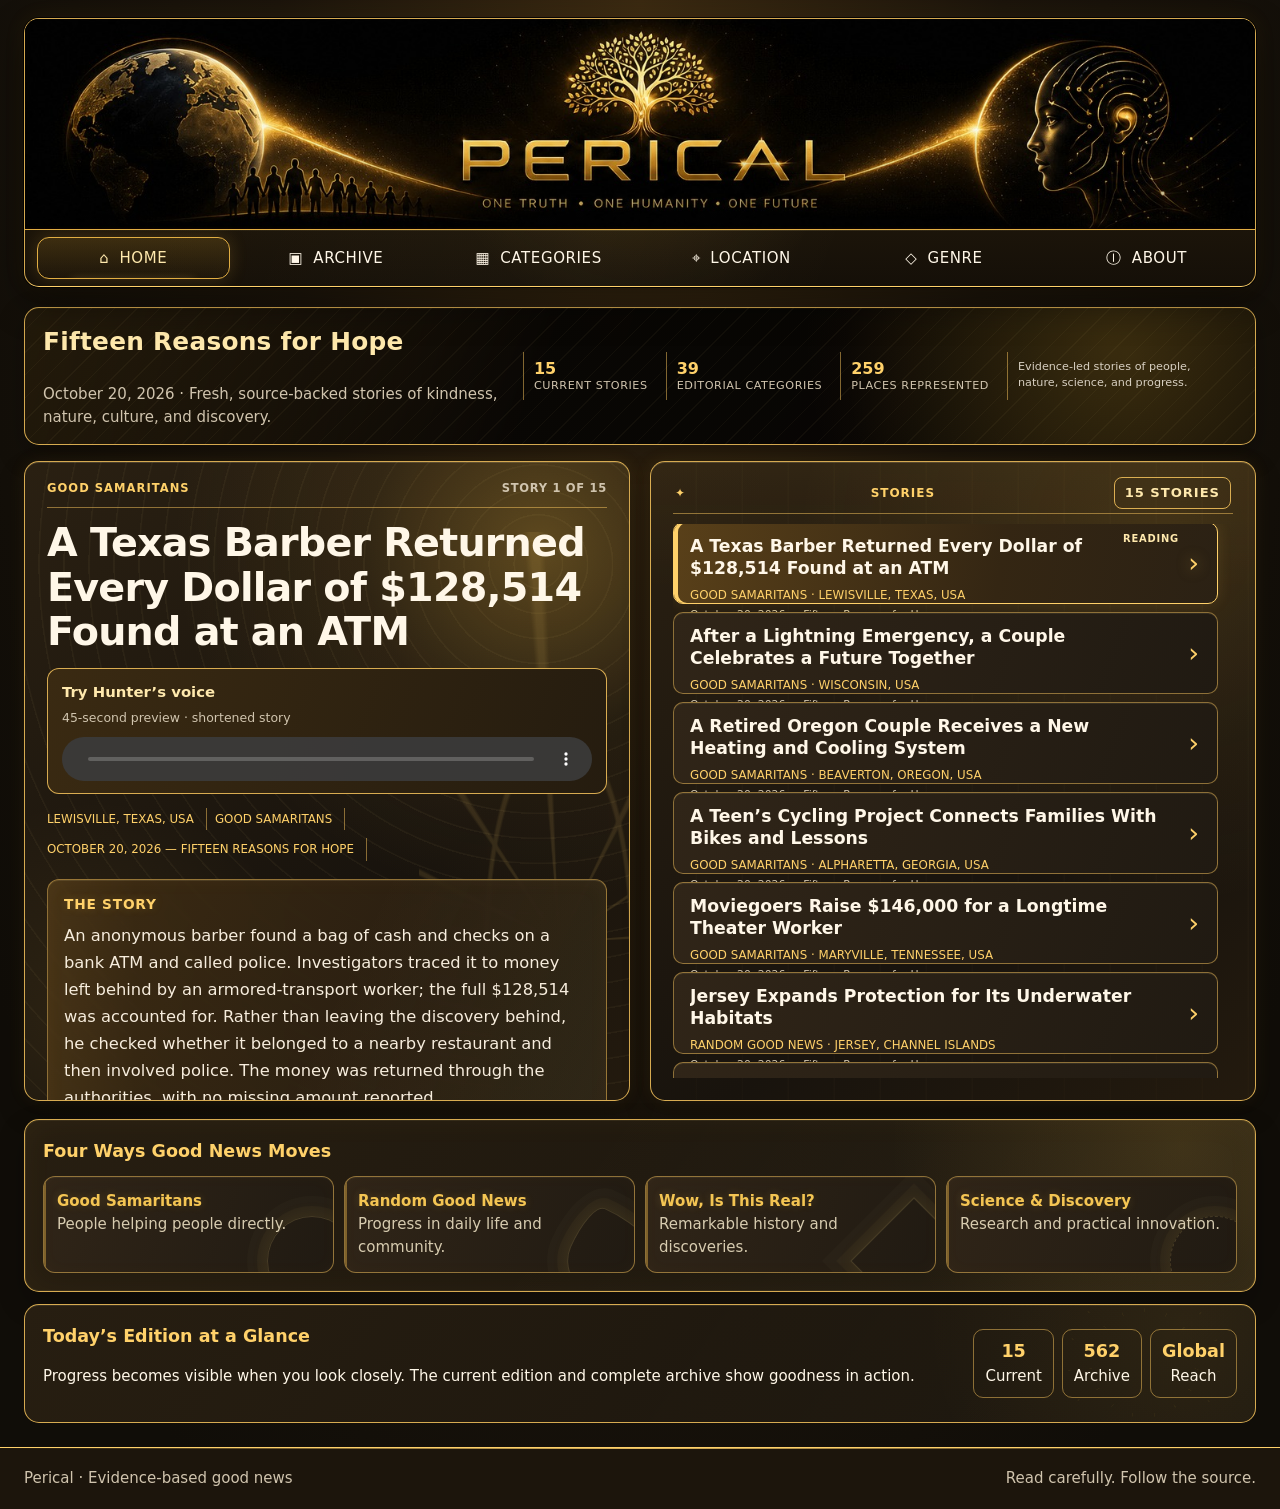
==== commit f509c9a6: "Add a saved Hunter voice preview to the Texas barber story Include a 45-second condensed six-section" ====
--- a/index.html
+++ b/index.html
@@ -1,4 +1,4 @@
-<!doctype html><html lang="en"><head><meta charset="utf-8"><meta name="viewport" content="width=device-width,initial-scale=1,viewport-fit=cover"><meta name="theme-color" content="#080705"><title>15 New Good-News Stories — October 20, 2026 | Perical</title><meta name="description" content="Fifteen source-backed stories of kindness, wildlife protection, cultural heritage, and space discovery. October 20, 2026 edition."><meta name="robots" content="index,follow,max-image-preview:large"><link rel="canonical" href="https://scar197124.github.io/perical/"><meta property="og:locale" content="en_US"><meta property="og:type" content="website"><meta property="og:site_name" content="Perical"><meta property="og:url" content="https://scar197124.github.io/perical/"><meta property="og:title" content="Fifteen Reasons for Hope | Perical"><meta property="og:description" content="Fifteen source-backed stories of kindness, wildlife protection, cultural heritage, and space discovery. October 20, 2026 edition."><meta property="og:image" content="https://scar197124.github.io/perical/assets/lead-story-2026-10-08-wow-oct08-2026-001.png"><meta property="og:image:secure_url" content="https://scar197124.github.io/perical/assets/lead-story-2026-10-08-wow-oct08-2026-001.png"><meta property="og:image:type" content="image/png"><meta property="og:image:width" content="1200"><meta property="og:image:height" content="630"><meta property="og:image:alt" content="Perical lead story: Scientists Found Life’s Sugars in an Asteroid Sample"><meta name="twitter:card" content="summary_large_image"><meta name="twitter:title" content="Fifteen Reasons for Hope | Perical"><meta name="twitter:description" content="Fifteen source-backed stories of kindness, wildlife protection, cultural heritage, and space discovery. October 20, 2026 edition."><meta name="twitter:image" content="https://scar197124.github.io/perical/assets/lead-story-2026-10-08-wow-oct08-2026-001.png"><meta name="twitter:image:alt" content="Perical lead story: Scientists Found Life’s Sugars in an Asteroid Sample"><link rel="stylesheet" href="app.css?v=16.10.1"><link rel="stylesheet" href="mobile-polish.css?v=16.7.1"><script type="application/ld+json">{"@context":"https://schema.org","@graph":[{"@type":"WebSite","@id":"https://scar197124.github.io/perical/#website","url":"https://scar197124.github.io/perical/","name":"Perical","description":"Verified stories of kindness, discovery, practical innovation, and progress from around the world.","inLanguage":"en","publisher":{"@id":"https://scar197124.github.io/perical/#organization"}},{"@type":"Organization","@id":"https://scar197124.github.io/perical/#organization","name":"Perical","url":"https://scar197124.github.io/perical/","logo":{"@type":"ImageObject","url":"https://scar197124.github.io/perical/assets/pericle-social-preview-ultrasafe.png","width":1200,"height":630}},{"@type":"CollectionPage","@id":"https://scar197124.github.io/perical/#webpage","url":"https://scar197124.github.io/perical/","name":"Today’s Good News | Perical","isPartOf":{"@id":"https://scar197124.github.io/perical/#website"},"about":["Good news","Human kindness","Science and discovery","Innovation","Community progress"],"inLanguage":"en"}]}</script></head><body data-page="home"><header class="site-header">
+<!doctype html><html lang="en"><head><meta charset="utf-8"><meta name="viewport" content="width=device-width,initial-scale=1,viewport-fit=cover"><meta name="theme-color" content="#080705"><title>15 New Good-News Stories — October 20, 2026 | Perical</title><meta name="description" content="Fifteen source-backed stories of kindness, wildlife protection, cultural heritage, and space discovery. October 20, 2026 edition."><meta name="robots" content="index,follow,max-image-preview:large"><link rel="canonical" href="https://scar197124.github.io/perical/"><meta property="og:locale" content="en_US"><meta property="og:type" content="website"><meta property="og:site_name" content="Perical"><meta property="og:url" content="https://scar197124.github.io/perical/"><meta property="og:title" content="Fifteen Reasons for Hope | Perical"><meta property="og:description" content="Fifteen source-backed stories of kindness, wildlife protection, cultural heritage, and space discovery. October 20, 2026 edition."><meta property="og:image" content="https://scar197124.github.io/perical/assets/lead-story-2026-10-08-wow-oct08-2026-001.png"><meta property="og:image:secure_url" content="https://scar197124.github.io/perical/assets/lead-story-2026-10-08-wow-oct08-2026-001.png"><meta property="og:image:type" content="image/png"><meta property="og:image:width" content="1200"><meta property="og:image:height" content="630"><meta property="og:image:alt" content="Perical lead story: Scientists Found Life’s Sugars in an Asteroid Sample"><meta name="twitter:card" content="summary_large_image"><meta name="twitter:title" content="Fifteen Reasons for Hope | Perical"><meta name="twitter:description" content="Fifteen source-backed stories of kindness, wildlife protection, cultural heritage, and space discovery. October 20, 2026 edition."><meta name="twitter:image" content="https://scar197124.github.io/perical/assets/lead-story-2026-10-08-wow-oct08-2026-001.png"><meta name="twitter:image:alt" content="Perical lead story: Scientists Found Life’s Sugars in an Asteroid Sample"><link rel="stylesheet" href="app.css?v=16.11.0"><link rel="stylesheet" href="mobile-polish.css?v=16.7.1"><script type="application/ld+json">{"@context":"https://schema.org","@graph":[{"@type":"WebSite","@id":"https://scar197124.github.io/perical/#website","url":"https://scar197124.github.io/perical/","name":"Perical","description":"Verified stories of kindness, discovery, practical innovation, and progress from around the world.","inLanguage":"en","publisher":{"@id":"https://scar197124.github.io/perical/#organization"}},{"@type":"Organization","@id":"https://scar197124.github.io/perical/#organization","name":"Perical","url":"https://scar197124.github.io/perical/","logo":{"@type":"ImageObject","url":"https://scar197124.github.io/perical/assets/pericle-social-preview-ultrasafe.png","width":1200,"height":630}},{"@type":"CollectionPage","@id":"https://scar197124.github.io/perical/#webpage","url":"https://scar197124.github.io/perical/","name":"Today’s Good News | Perical","isPartOf":{"@id":"https://scar197124.github.io/perical/#website"},"about":["Good news","Human kindness","Science and discovery","Innovation","Community progress"],"inLanguage":"en"}]}</script></head><body data-page="home"><header class="site-header">
   <div class="identity-hero" role="img" aria-label="Perical — Tree of Life connecting Earth, humanity, and artificial intelligence">
     <span class="sr-only">PERICAL · One truth · One humanity · One future</span>
   </div>
@@ -10,4 +10,4 @@
     <a href="genre.html" data-nav="genre">◇ <span>Genre</span></a>
     <a href="about.html" data-nav="about">ⓘ <span>About</span></a>
   </nav>
-</header><main class="page"><section class="page-title"><h2>Fifteen Reasons for Hope</h2><p>October 20, 2026 · Fresh, source-backed stories of kindness, nature, culture, and discovery.</p></section><section class="workspace"><article class="panel reader-panel" aria-label="Story reader"><div class="panel-body reader" id="reader"><p class="empty">Loading story…</p></div></article><aside class="panel display-panel" aria-label="Story selection"><div class="panel-body"><div class="panel-status"><span>Stories</span><span class="count" id="count">0 stories</span></div><div class="toolbar" id="toolbar"></div><div class="story-list" id="storyList"></div></div></aside></section><section class="lower"><article class="section-card"><h3>Four Ways Good News Moves</h3><div class="ways"><a class="way" href="categories.html"><b>Good Samaritans</b><span>People helping people directly.</span></a><a class="way" href="categories.html"><b>Random Good News</b><span>Progress in daily life and community.</span></a><a class="way" href="categories.html"><b>Wow, Is This Real?</b><span>Remarkable history and discoveries.</span></a><a class="way" href="categories.html"><b>Science & Discovery</b><span>Research and practical innovation.</span></a></div></article><article class="section-card glance"><div><h3>Today’s Edition at a Glance</h3><p>Progress becomes visible when you look closely. The current edition and complete archive show goodness in action.</p></div><div class="stats"><div class="stat"><b data-stat="current">15</b>Current</div><div class="stat"><b data-stat="archive">562</b>Archive</div><div class="stat"><b>Global</b>Reach</div></div></article></section></main><footer class="footer"><span>Perical · Evidence-based good news</span><span>Read carefully. Follow the source.</span></footer><script src="stories-data.js?v=16.10.0"></script><script src="app.js?v=16.10.1"></script></body></html>+</header><main class="page"><section class="page-title"><h2>Fifteen Reasons for Hope</h2><p>October 20, 2026 · Fresh, source-backed stories of kindness, nature, culture, and discovery.</p></section><section class="workspace"><article class="panel reader-panel" aria-label="Story reader"><div class="panel-body reader" id="reader"><p class="empty">Loading story…</p></div></article><aside class="panel display-panel" aria-label="Story selection"><div class="panel-body"><div class="panel-status"><span>Stories</span><span class="count" id="count">0 stories</span></div><div class="toolbar" id="toolbar"></div><div class="story-list" id="storyList"></div></div></aside></section><section class="lower"><article class="section-card"><h3>Four Ways Good News Moves</h3><div class="ways"><a class="way" href="categories.html"><b>Good Samaritans</b><span>People helping people directly.</span></a><a class="way" href="categories.html"><b>Random Good News</b><span>Progress in daily life and community.</span></a><a class="way" href="categories.html"><b>Wow, Is This Real?</b><span>Remarkable history and discoveries.</span></a><a class="way" href="categories.html"><b>Science & Discovery</b><span>Research and practical innovation.</span></a></div></article><article class="section-card glance"><div><h3>Today’s Edition at a Glance</h3><p>Progress becomes visible when you look closely. The current edition and complete archive show goodness in action.</p></div><div class="stats"><div class="stat"><b data-stat="current">15</b>Current</div><div class="stat"><b data-stat="archive">562</b>Archive</div><div class="stat"><b>Global</b>Reach</div></div></article></section></main><footer class="footer"><span>Perical · Evidence-based good news</span><span>Read carefully. Follow the source.</span></footer><script src="stories-data.js?v=16.10.0"></script><script src="app.js?v=16.11.0"></script></body></html>
--- a/app.css
+++ b/app.css
@@ -894,3 +894,10 @@
 @media(max-width:640px){
   .reader .reader-section p{line-height:1.6}
 }
+
+/* Hunter trial: saved recording, never browser-generated speech. */
+.narration-preview{margin:14px 0;padding:12px 14px;border:1px solid var(--line);border-radius:12px;background:linear-gradient(110deg,#3a2a12,#251c0f)}
+.narration-preview strong,.narration-preview span{display:block}
+.narration-preview strong{color:var(--gold-pale);font-size:.93rem}
+.narration-preview span{color:var(--muted);font-size:.78rem;margin-top:3px}
+.narration-preview audio{display:block;width:100%;max-width:100%;margin-top:10px;height:44px;color-scheme:dark}
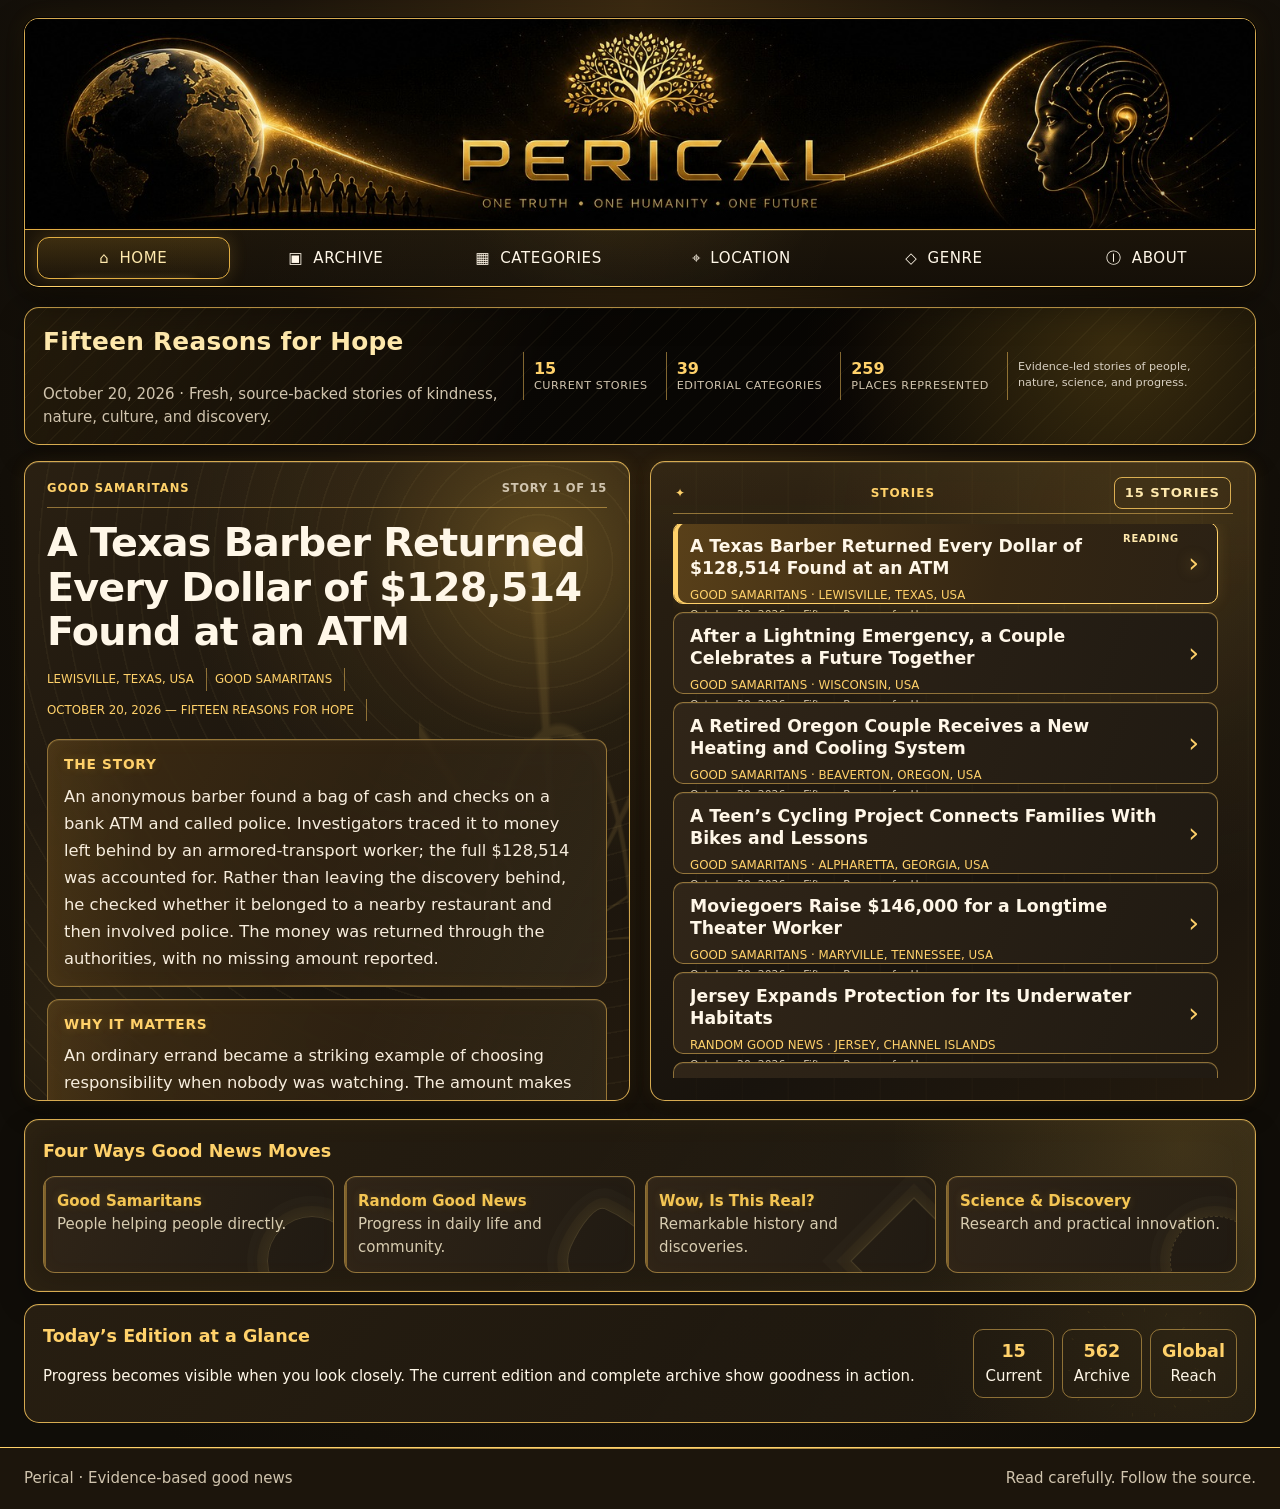
==== commit 935e57a9: "Add Jenny narration to the Mount Mabu story" ====
--- a/index.html
+++ b/index.html
@@ -10,4 +10,4 @@
     <a href="genre.html" data-nav="genre">◇ <span>Genre</span></a>
     <a href="about.html" data-nav="about">ⓘ <span>About</span></a>
   </nav>
-</header><main class="page"><section class="page-title"><h2>Fifteen Reasons for Hope</h2><p>October 20, 2026 · Fresh, source-backed stories of kindness, nature, culture, and discovery.</p></section><section class="workspace"><article class="panel reader-panel" aria-label="Story reader"><div class="panel-body reader" id="reader"><p class="empty">Loading story…</p></div></article><aside class="panel display-panel" aria-label="Story selection"><div class="panel-body"><div class="panel-status"><span>Stories</span><span class="count" id="count">0 stories</span></div><div class="toolbar" id="toolbar"></div><div class="story-list" id="storyList"></div></div></aside></section><section class="lower"><article class="section-card"><h3>Four Ways Good News Moves</h3><div class="ways"><a class="way" href="categories.html"><b>Good Samaritans</b><span>People helping people directly.</span></a><a class="way" href="categories.html"><b>Random Good News</b><span>Progress in daily life and community.</span></a><a class="way" href="categories.html"><b>Wow, Is This Real?</b><span>Remarkable history and discoveries.</span></a><a class="way" href="categories.html"><b>Science & Discovery</b><span>Research and practical innovation.</span></a></div></article><article class="section-card glance"><div><h3>Today’s Edition at a Glance</h3><p>Progress becomes visible when you look closely. The current edition and complete archive show goodness in action.</p></div><div class="stats"><div class="stat"><b data-stat="current">15</b>Current</div><div class="stat"><b data-stat="archive">562</b>Archive</div><div class="stat"><b>Global</b>Reach</div></div></article></section></main><footer class="footer"><span>Perical · Evidence-based good news</span><span>Read carefully. Follow the source.</span></footer><script src="stories-data.js?v=16.10.0"></script><script src="app.js?v=16.11.0"></script></body></html>+</header><main class="page"><section class="page-title"><h2>Fifteen Reasons for Hope</h2><p>October 20, 2026 · Fresh, source-backed stories of kindness, nature, culture, and discovery.</p></section><section class="workspace"><article class="panel reader-panel" aria-label="Story reader"><div class="panel-body reader" id="reader"><p class="empty">Loading story…</p></div></article><aside class="panel display-panel" aria-label="Story selection"><div class="panel-body"><div class="panel-status"><span>Stories</span><span class="count" id="count">0 stories</span></div><div class="toolbar" id="toolbar"></div><div class="story-list" id="storyList"></div></div></aside></section><section class="lower"><article class="section-card"><h3>Four Ways Good News Moves</h3><div class="ways"><a class="way" href="categories.html"><b>Good Samaritans</b><span>People helping people directly.</span></a><a class="way" href="categories.html"><b>Random Good News</b><span>Progress in daily life and community.</span></a><a class="way" href="categories.html"><b>Wow, Is This Real?</b><span>Remarkable history and discoveries.</span></a><a class="way" href="categories.html"><b>Science & Discovery</b><span>Research and practical innovation.</span></a></div></article><article class="section-card glance"><div><h3>Today’s Edition at a Glance</h3><p>Progress becomes visible when you look closely. The current edition and complete archive show goodness in action.</p></div><div class="stats"><div class="stat"><b data-stat="current">15</b>Current</div><div class="stat"><b data-stat="archive">562</b>Archive</div><div class="stat"><b>Global</b>Reach</div></div></article></section></main><footer class="footer"><span>Perical · Evidence-based good news</span><span>Read carefully. Follow the source.</span></footer><script src="stories-data.js?v=16.10.0"></script><script src="app.js?v=16.12.0"></script></body></html>
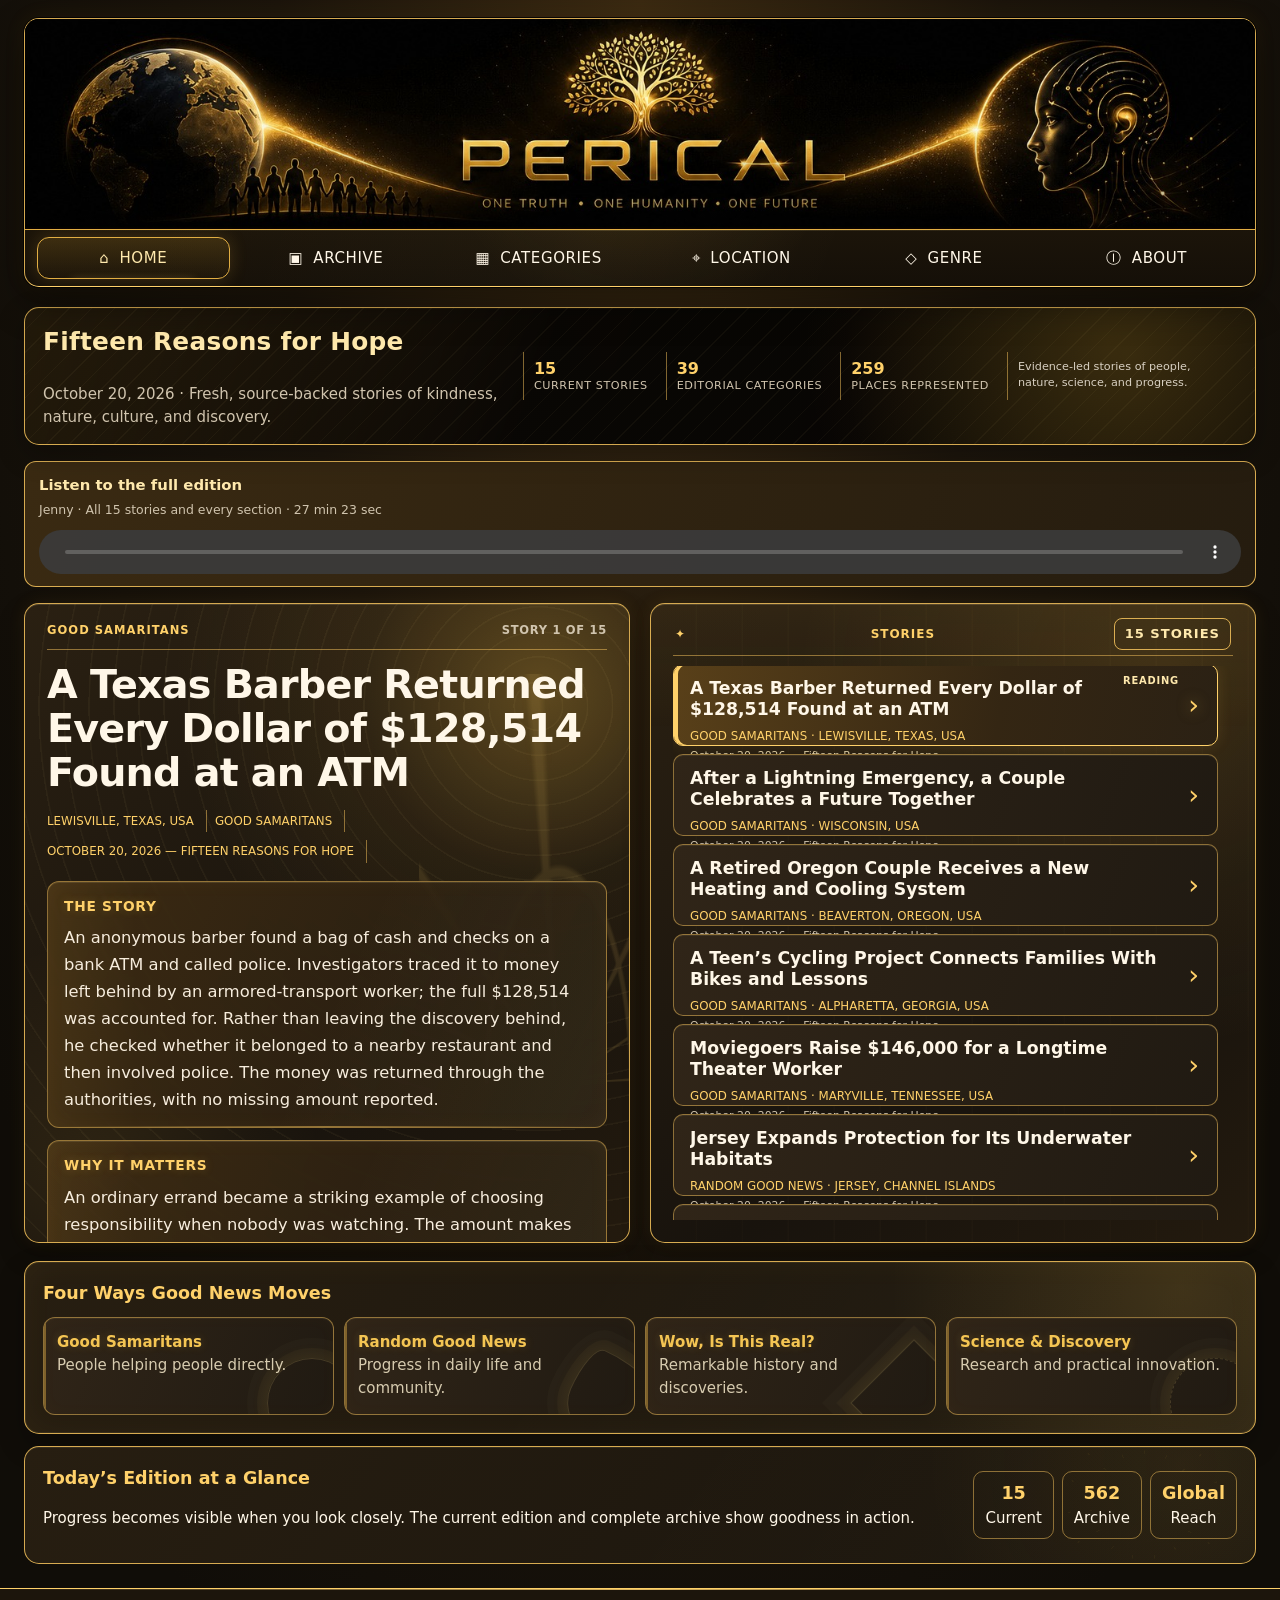
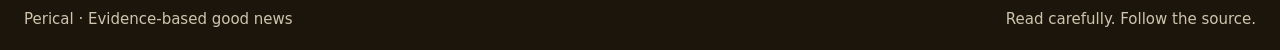
==== commit 80a2e5ad: "Add Jenny audio player for the complete fifteen-story edition" ====
--- a/index.html
+++ b/index.html
@@ -1,4 +1,4 @@
-<!doctype html><html lang="en"><head><meta charset="utf-8"><meta name="viewport" content="width=device-width,initial-scale=1,viewport-fit=cover"><meta name="theme-color" content="#080705"><title>15 New Good-News Stories — October 20, 2026 | Perical</title><meta name="description" content="Fifteen source-backed stories of kindness, wildlife protection, cultural heritage, and space discovery. October 20, 2026 edition."><meta name="robots" content="index,follow,max-image-preview:large"><link rel="canonical" href="https://scar197124.github.io/perical/"><meta property="og:locale" content="en_US"><meta property="og:type" content="website"><meta property="og:site_name" content="Perical"><meta property="og:url" content="https://scar197124.github.io/perical/"><meta property="og:title" content="Fifteen Reasons for Hope | Perical"><meta property="og:description" content="Fifteen source-backed stories of kindness, wildlife protection, cultural heritage, and space discovery. October 20, 2026 edition."><meta property="og:image" content="https://scar197124.github.io/perical/assets/lead-story-2026-10-08-wow-oct08-2026-001.png"><meta property="og:image:secure_url" content="https://scar197124.github.io/perical/assets/lead-story-2026-10-08-wow-oct08-2026-001.png"><meta property="og:image:type" content="image/png"><meta property="og:image:width" content="1200"><meta property="og:image:height" content="630"><meta property="og:image:alt" content="Perical lead story: Scientists Found Life’s Sugars in an Asteroid Sample"><meta name="twitter:card" content="summary_large_image"><meta name="twitter:title" content="Fifteen Reasons for Hope | Perical"><meta name="twitter:description" content="Fifteen source-backed stories of kindness, wildlife protection, cultural heritage, and space discovery. October 20, 2026 edition."><meta name="twitter:image" content="https://scar197124.github.io/perical/assets/lead-story-2026-10-08-wow-oct08-2026-001.png"><meta name="twitter:image:alt" content="Perical lead story: Scientists Found Life’s Sugars in an Asteroid Sample"><link rel="stylesheet" href="app.css?v=16.11.0"><link rel="stylesheet" href="mobile-polish.css?v=16.7.1"><script type="application/ld+json">{"@context":"https://schema.org","@graph":[{"@type":"WebSite","@id":"https://scar197124.github.io/perical/#website","url":"https://scar197124.github.io/perical/","name":"Perical","description":"Verified stories of kindness, discovery, practical innovation, and progress from around the world.","inLanguage":"en","publisher":{"@id":"https://scar197124.github.io/perical/#organization"}},{"@type":"Organization","@id":"https://scar197124.github.io/perical/#organization","name":"Perical","url":"https://scar197124.github.io/perical/","logo":{"@type":"ImageObject","url":"https://scar197124.github.io/perical/assets/pericle-social-preview-ultrasafe.png","width":1200,"height":630}},{"@type":"CollectionPage","@id":"https://scar197124.github.io/perical/#webpage","url":"https://scar197124.github.io/perical/","name":"Today’s Good News | Perical","isPartOf":{"@id":"https://scar197124.github.io/perical/#website"},"about":["Good news","Human kindness","Science and discovery","Innovation","Community progress"],"inLanguage":"en"}]}</script></head><body data-page="home"><header class="site-header">
+<!doctype html><html lang="en"><head><meta charset="utf-8"><meta name="viewport" content="width=device-width,initial-scale=1,viewport-fit=cover"><meta name="theme-color" content="#080705"><title>15 New Good-News Stories — October 20, 2026 | Perical</title><meta name="description" content="Fifteen source-backed stories of kindness, wildlife protection, cultural heritage, and space discovery. October 20, 2026 edition."><meta name="robots" content="index,follow,max-image-preview:large"><link rel="canonical" href="https://scar197124.github.io/perical/"><meta property="og:locale" content="en_US"><meta property="og:type" content="website"><meta property="og:site_name" content="Perical"><meta property="og:url" content="https://scar197124.github.io/perical/"><meta property="og:title" content="Fifteen Reasons for Hope | Perical"><meta property="og:description" content="Fifteen source-backed stories of kindness, wildlife protection, cultural heritage, and space discovery. October 20, 2026 edition."><meta property="og:image" content="https://scar197124.github.io/perical/assets/lead-story-2026-10-08-wow-oct08-2026-001.png"><meta property="og:image:secure_url" content="https://scar197124.github.io/perical/assets/lead-story-2026-10-08-wow-oct08-2026-001.png"><meta property="og:image:type" content="image/png"><meta property="og:image:width" content="1200"><meta property="og:image:height" content="630"><meta property="og:image:alt" content="Perical lead story: Scientists Found Life’s Sugars in an Asteroid Sample"><meta name="twitter:card" content="summary_large_image"><meta name="twitter:title" content="Fifteen Reasons for Hope | Perical"><meta name="twitter:description" content="Fifteen source-backed stories of kindness, wildlife protection, cultural heritage, and space discovery. October 20, 2026 edition."><meta name="twitter:image" content="https://scar197124.github.io/perical/assets/lead-story-2026-10-08-wow-oct08-2026-001.png"><meta name="twitter:image:alt" content="Perical lead story: Scientists Found Life’s Sugars in an Asteroid Sample"><link rel="stylesheet" href="app.css?v=16.13.0"><link rel="stylesheet" href="mobile-polish.css?v=16.7.1"><script type="application/ld+json">{"@context":"https://schema.org","@graph":[{"@type":"WebSite","@id":"https://scar197124.github.io/perical/#website","url":"https://scar197124.github.io/perical/","name":"Perical","description":"Verified stories of kindness, discovery, practical innovation, and progress from around the world.","inLanguage":"en","publisher":{"@id":"https://scar197124.github.io/perical/#organization"}},{"@type":"Organization","@id":"https://scar197124.github.io/perical/#organization","name":"Perical","url":"https://scar197124.github.io/perical/","logo":{"@type":"ImageObject","url":"https://scar197124.github.io/perical/assets/pericle-social-preview-ultrasafe.png","width":1200,"height":630}},{"@type":"CollectionPage","@id":"https://scar197124.github.io/perical/#webpage","url":"https://scar197124.github.io/perical/","name":"Today’s Good News | Perical","isPartOf":{"@id":"https://scar197124.github.io/perical/#website"},"about":["Good news","Human kindness","Science and discovery","Innovation","Community progress"],"inLanguage":"en"}]}</script></head><body data-page="home"><header class="site-header">
   <div class="identity-hero" role="img" aria-label="Perical — Tree of Life connecting Earth, humanity, and artificial intelligence">
     <span class="sr-only">PERICAL · One truth · One humanity · One future</span>
   </div>
@@ -10,4 +10,4 @@
     <a href="genre.html" data-nav="genre">◇ <span>Genre</span></a>
     <a href="about.html" data-nav="about">ⓘ <span>About</span></a>
   </nav>
-</header><main class="page"><section class="page-title"><h2>Fifteen Reasons for Hope</h2><p>October 20, 2026 · Fresh, source-backed stories of kindness, nature, culture, and discovery.</p></section><section class="workspace"><article class="panel reader-panel" aria-label="Story reader"><div class="panel-body reader" id="reader"><p class="empty">Loading story…</p></div></article><aside class="panel display-panel" aria-label="Story selection"><div class="panel-body"><div class="panel-status"><span>Stories</span><span class="count" id="count">0 stories</span></div><div class="toolbar" id="toolbar"></div><div class="story-list" id="storyList"></div></div></aside></section><section class="lower"><article class="section-card"><h3>Four Ways Good News Moves</h3><div class="ways"><a class="way" href="categories.html"><b>Good Samaritans</b><span>People helping people directly.</span></a><a class="way" href="categories.html"><b>Random Good News</b><span>Progress in daily life and community.</span></a><a class="way" href="categories.html"><b>Wow, Is This Real?</b><span>Remarkable history and discoveries.</span></a><a class="way" href="categories.html"><b>Science & Discovery</b><span>Research and practical innovation.</span></a></div></article><article class="section-card glance"><div><h3>Today’s Edition at a Glance</h3><p>Progress becomes visible when you look closely. The current edition and complete archive show goodness in action.</p></div><div class="stats"><div class="stat"><b data-stat="current">15</b>Current</div><div class="stat"><b data-stat="archive">562</b>Archive</div><div class="stat"><b>Global</b>Reach</div></div></article></section></main><footer class="footer"><span>Perical · Evidence-based good news</span><span>Read carefully. Follow the source.</span></footer><script src="stories-data.js?v=16.10.0"></script><script src="app.js?v=16.12.0"></script></body></html>+</header><main class="page"><section class="page-title"><h2>Fifteen Reasons for Hope</h2><p>October 20, 2026 · Fresh, source-backed stories of kindness, nature, culture, and discovery.</p></section><section class="narration-preview edition-narration" aria-label="Full edition narration"><div><strong>Listen to the full edition</strong><span>Jenny · All 15 stories and every section · 27 min 23 sec</span></div><audio controls preload="none" aria-label="Listen to Fifteen Reasons for Hope, the full October 20 edition"><source src="assets/audio/jenny-full-edition-2026-10-20.mp3" type="audio/mpeg">Your browser does not support audio playback.</audio></section><section class="workspace"><article class="panel reader-panel" aria-label="Story reader"><div class="panel-body reader" id="reader"><p class="empty">Loading story…</p></div></article><aside class="panel display-panel" aria-label="Story selection"><div class="panel-body"><div class="panel-status"><span>Stories</span><span class="count" id="count">0 stories</span></div><div class="toolbar" id="toolbar"></div><div class="story-list" id="storyList"></div></div></aside></section><section class="lower"><article class="section-card"><h3>Four Ways Good News Moves</h3><div class="ways"><a class="way" href="categories.html"><b>Good Samaritans</b><span>People helping people directly.</span></a><a class="way" href="categories.html"><b>Random Good News</b><span>Progress in daily life and community.</span></a><a class="way" href="categories.html"><b>Wow, Is This Real?</b><span>Remarkable history and discoveries.</span></a><a class="way" href="categories.html"><b>Science & Discovery</b><span>Research and practical innovation.</span></a></div></article><article class="section-card glance"><div><h3>Today’s Edition at a Glance</h3><p>Progress becomes visible when you look closely. The current edition and complete archive show goodness in action.</p></div><div class="stats"><div class="stat"><b data-stat="current">15</b>Current</div><div class="stat"><b data-stat="archive">562</b>Archive</div><div class="stat"><b>Global</b>Reach</div></div></article></section></main><footer class="footer"><span>Perical · Evidence-based good news</span><span>Read carefully. Follow the source.</span></footer><script src="stories-data.js?v=16.10.0"></script><script src="app.js?v=16.13.0"></script></body></html>
--- a/app.css
+++ b/app.css
@@ -901,3 +901,5 @@
 .narration-preview strong{color:var(--gold-pale);font-size:.93rem}
 .narration-preview span{color:var(--muted);font-size:.78rem;margin-top:3px}
 .narration-preview audio{display:block;width:100%;max-width:100%;margin-top:10px;height:44px;color-scheme:dark}
+
+.edition-narration{margin:0 0 16px}.edition-narration audio{height:44px}
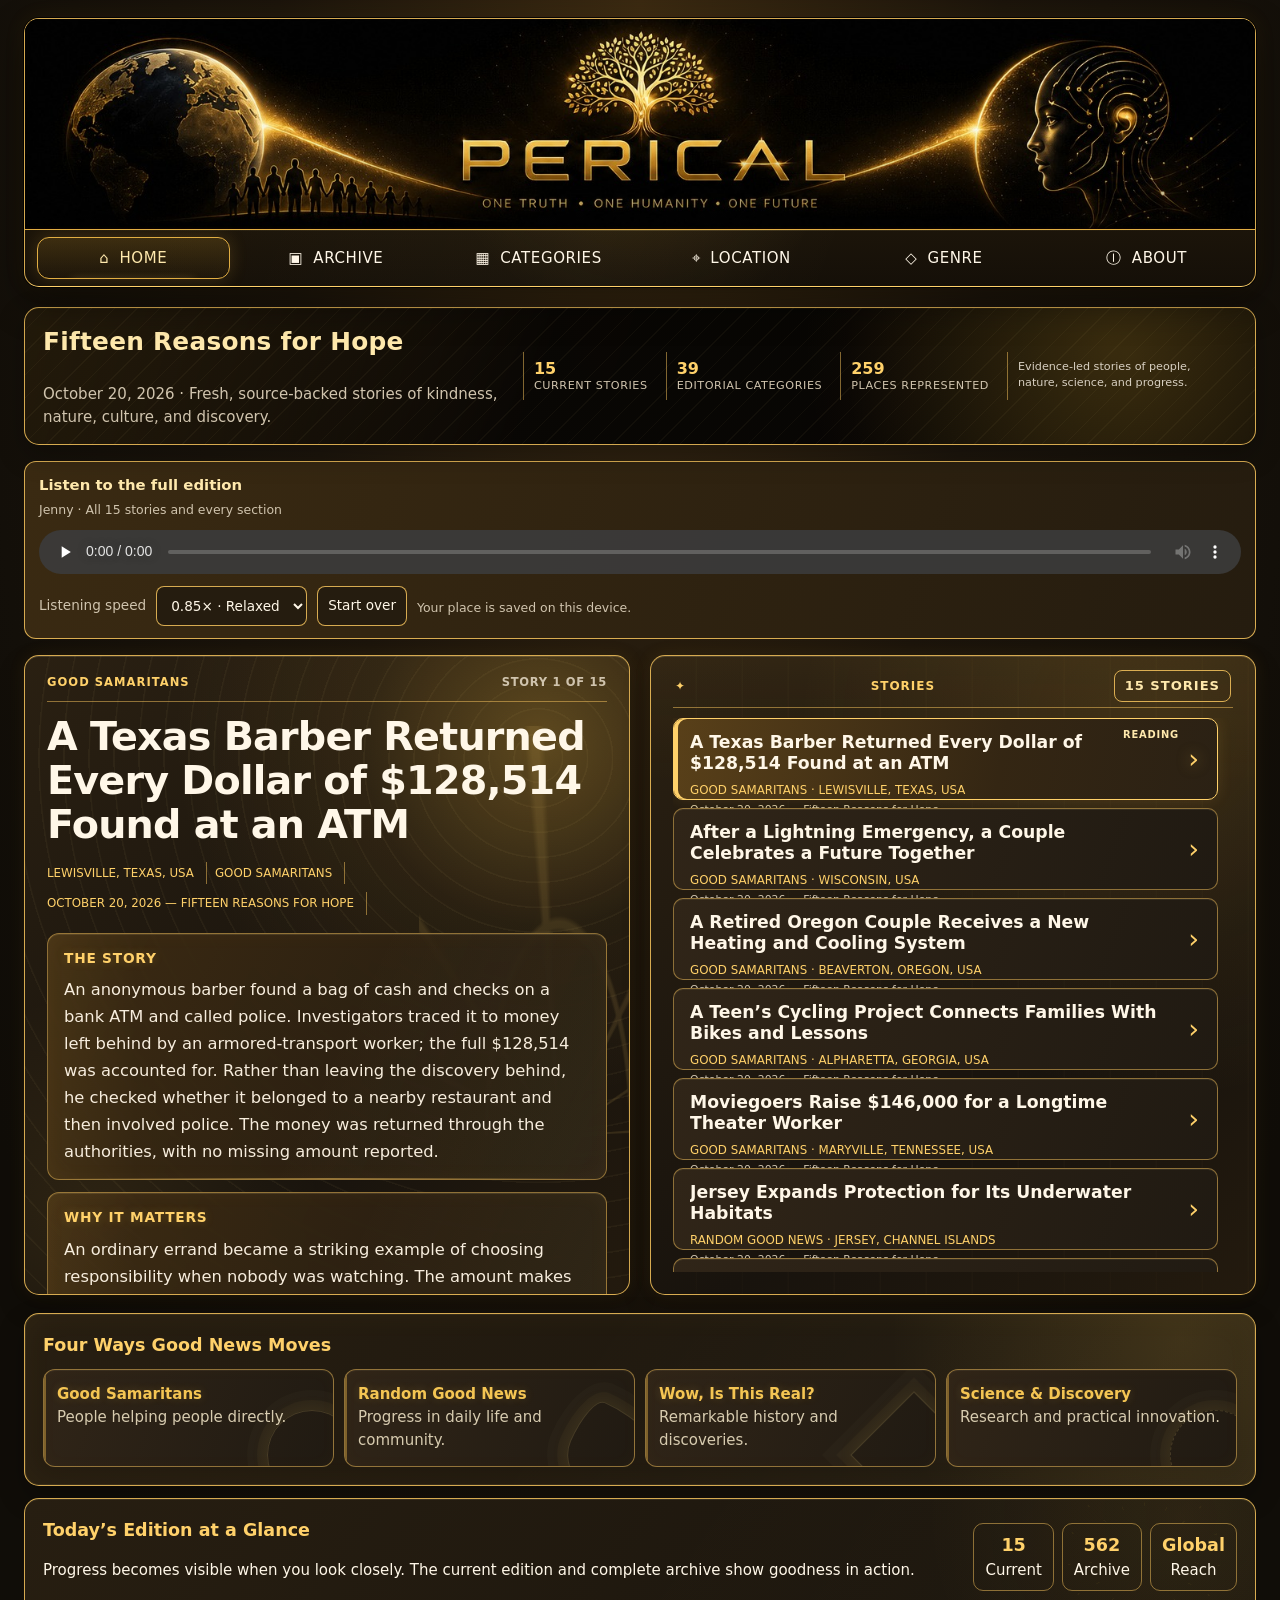
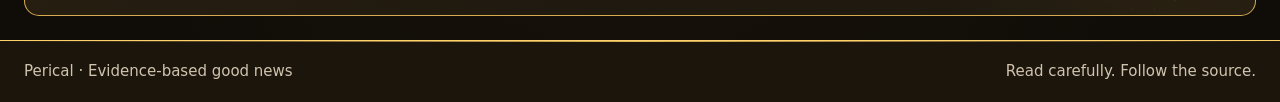
==== commit c4180d25: "Add relaxed narration speed and saved listening position" ====
--- a/index.html
+++ b/index.html
@@ -1,4 +1,4 @@
-<!doctype html><html lang="en"><head><meta charset="utf-8"><meta name="viewport" content="width=device-width,initial-scale=1,viewport-fit=cover"><meta name="theme-color" content="#080705"><title>15 New Good-News Stories — October 20, 2026 | Perical</title><meta name="description" content="Fifteen source-backed stories of kindness, wildlife protection, cultural heritage, and space discovery. October 20, 2026 edition."><meta name="robots" content="index,follow,max-image-preview:large"><link rel="canonical" href="https://scar197124.github.io/perical/"><meta property="og:locale" content="en_US"><meta property="og:type" content="website"><meta property="og:site_name" content="Perical"><meta property="og:url" content="https://scar197124.github.io/perical/"><meta property="og:title" content="Fifteen Reasons for Hope | Perical"><meta property="og:description" content="Fifteen source-backed stories of kindness, wildlife protection, cultural heritage, and space discovery. October 20, 2026 edition."><meta property="og:image" content="https://scar197124.github.io/perical/assets/lead-story-2026-10-08-wow-oct08-2026-001.png"><meta property="og:image:secure_url" content="https://scar197124.github.io/perical/assets/lead-story-2026-10-08-wow-oct08-2026-001.png"><meta property="og:image:type" content="image/png"><meta property="og:image:width" content="1200"><meta property="og:image:height" content="630"><meta property="og:image:alt" content="Perical lead story: Scientists Found Life’s Sugars in an Asteroid Sample"><meta name="twitter:card" content="summary_large_image"><meta name="twitter:title" content="Fifteen Reasons for Hope | Perical"><meta name="twitter:description" content="Fifteen source-backed stories of kindness, wildlife protection, cultural heritage, and space discovery. October 20, 2026 edition."><meta name="twitter:image" content="https://scar197124.github.io/perical/assets/lead-story-2026-10-08-wow-oct08-2026-001.png"><meta name="twitter:image:alt" content="Perical lead story: Scientists Found Life’s Sugars in an Asteroid Sample"><link rel="stylesheet" href="app.css?v=16.13.0"><link rel="stylesheet" href="mobile-polish.css?v=16.7.1"><script type="application/ld+json">{"@context":"https://schema.org","@graph":[{"@type":"WebSite","@id":"https://scar197124.github.io/perical/#website","url":"https://scar197124.github.io/perical/","name":"Perical","description":"Verified stories of kindness, discovery, practical innovation, and progress from around the world.","inLanguage":"en","publisher":{"@id":"https://scar197124.github.io/perical/#organization"}},{"@type":"Organization","@id":"https://scar197124.github.io/perical/#organization","name":"Perical","url":"https://scar197124.github.io/perical/","logo":{"@type":"ImageObject","url":"https://scar197124.github.io/perical/assets/pericle-social-preview-ultrasafe.png","width":1200,"height":630}},{"@type":"CollectionPage","@id":"https://scar197124.github.io/perical/#webpage","url":"https://scar197124.github.io/perical/","name":"Today’s Good News | Perical","isPartOf":{"@id":"https://scar197124.github.io/perical/#website"},"about":["Good news","Human kindness","Science and discovery","Innovation","Community progress"],"inLanguage":"en"}]}</script></head><body data-page="home"><header class="site-header">
+<!doctype html><html lang="en"><head><meta charset="utf-8"><meta name="viewport" content="width=device-width,initial-scale=1,viewport-fit=cover"><meta name="theme-color" content="#080705"><title>15 New Good-News Stories — October 20, 2026 | Perical</title><meta name="description" content="Fifteen source-backed stories of kindness, wildlife protection, cultural heritage, and space discovery. October 20, 2026 edition."><meta name="robots" content="index,follow,max-image-preview:large"><link rel="canonical" href="https://scar197124.github.io/perical/"><meta property="og:locale" content="en_US"><meta property="og:type" content="website"><meta property="og:site_name" content="Perical"><meta property="og:url" content="https://scar197124.github.io/perical/"><meta property="og:title" content="Fifteen Reasons for Hope | Perical"><meta property="og:description" content="Fifteen source-backed stories of kindness, wildlife protection, cultural heritage, and space discovery. October 20, 2026 edition."><meta property="og:image" content="https://scar197124.github.io/perical/assets/lead-story-2026-10-08-wow-oct08-2026-001.png"><meta property="og:image:secure_url" content="https://scar197124.github.io/perical/assets/lead-story-2026-10-08-wow-oct08-2026-001.png"><meta property="og:image:type" content="image/png"><meta property="og:image:width" content="1200"><meta property="og:image:height" content="630"><meta property="og:image:alt" content="Perical lead story: Scientists Found Life’s Sugars in an Asteroid Sample"><meta name="twitter:card" content="summary_large_image"><meta name="twitter:title" content="Fifteen Reasons for Hope | Perical"><meta name="twitter:description" content="Fifteen source-backed stories of kindness, wildlife protection, cultural heritage, and space discovery. October 20, 2026 edition."><meta name="twitter:image" content="https://scar197124.github.io/perical/assets/lead-story-2026-10-08-wow-oct08-2026-001.png"><meta name="twitter:image:alt" content="Perical lead story: Scientists Found Life’s Sugars in an Asteroid Sample"><link rel="stylesheet" href="app.css?v=16.14.0"><link rel="stylesheet" href="mobile-polish.css?v=16.7.1"><script type="application/ld+json">{"@context":"https://schema.org","@graph":[{"@type":"WebSite","@id":"https://scar197124.github.io/perical/#website","url":"https://scar197124.github.io/perical/","name":"Perical","description":"Verified stories of kindness, discovery, practical innovation, and progress from around the world.","inLanguage":"en","publisher":{"@id":"https://scar197124.github.io/perical/#organization"}},{"@type":"Organization","@id":"https://scar197124.github.io/perical/#organization","name":"Perical","url":"https://scar197124.github.io/perical/","logo":{"@type":"ImageObject","url":"https://scar197124.github.io/perical/assets/pericle-social-preview-ultrasafe.png","width":1200,"height":630}},{"@type":"CollectionPage","@id":"https://scar197124.github.io/perical/#webpage","url":"https://scar197124.github.io/perical/","name":"Today’s Good News | Perical","isPartOf":{"@id":"https://scar197124.github.io/perical/#website"},"about":["Good news","Human kindness","Science and discovery","Innovation","Community progress"],"inLanguage":"en"}]}</script></head><body data-page="home"><header class="site-header">
   <div class="identity-hero" role="img" aria-label="Perical — Tree of Life connecting Earth, humanity, and artificial intelligence">
     <span class="sr-only">PERICAL · One truth · One humanity · One future</span>
   </div>
@@ -10,4 +10,4 @@
     <a href="genre.html" data-nav="genre">◇ <span>Genre</span></a>
     <a href="about.html" data-nav="about">ⓘ <span>About</span></a>
   </nav>
-</header><main class="page"><section class="page-title"><h2>Fifteen Reasons for Hope</h2><p>October 20, 2026 · Fresh, source-backed stories of kindness, nature, culture, and discovery.</p></section><section class="narration-preview edition-narration" aria-label="Full edition narration"><div><strong>Listen to the full edition</strong><span>Jenny · All 15 stories and every section · 27 min 23 sec</span></div><audio controls preload="none" aria-label="Listen to Fifteen Reasons for Hope, the full October 20 edition"><source src="assets/audio/jenny-full-edition-2026-10-20.mp3" type="audio/mpeg">Your browser does not support audio playback.</audio></section><section class="workspace"><article class="panel reader-panel" aria-label="Story reader"><div class="panel-body reader" id="reader"><p class="empty">Loading story…</p></div></article><aside class="panel display-panel" aria-label="Story selection"><div class="panel-body"><div class="panel-status"><span>Stories</span><span class="count" id="count">0 stories</span></div><div class="toolbar" id="toolbar"></div><div class="story-list" id="storyList"></div></div></aside></section><section class="lower"><article class="section-card"><h3>Four Ways Good News Moves</h3><div class="ways"><a class="way" href="categories.html"><b>Good Samaritans</b><span>People helping people directly.</span></a><a class="way" href="categories.html"><b>Random Good News</b><span>Progress in daily life and community.</span></a><a class="way" href="categories.html"><b>Wow, Is This Real?</b><span>Remarkable history and discoveries.</span></a><a class="way" href="categories.html"><b>Science & Discovery</b><span>Research and practical innovation.</span></a></div></article><article class="section-card glance"><div><h3>Today’s Edition at a Glance</h3><p>Progress becomes visible when you look closely. The current edition and complete archive show goodness in action.</p></div><div class="stats"><div class="stat"><b data-stat="current">15</b>Current</div><div class="stat"><b data-stat="archive">562</b>Archive</div><div class="stat"><b>Global</b>Reach</div></div></article></section></main><footer class="footer"><span>Perical · Evidence-based good news</span><span>Read carefully. Follow the source.</span></footer><script src="stories-data.js?v=16.10.0"></script><script src="app.js?v=16.13.0"></script></body></html>+</header><main class="page"><section class="page-title"><h2>Fifteen Reasons for Hope</h2><p>October 20, 2026 · Fresh, source-backed stories of kindness, nature, culture, and discovery.</p></section><section class="narration-preview edition-narration" aria-label="Full edition narration"><div><strong>Listen to the full edition</strong><span>Jenny · All 15 stories and every section</span></div><audio controls preload="none" aria-label="Listen to Fifteen Reasons for Hope, the full October 20 edition"><source src="assets/audio/jenny-full-edition-2026-10-20.mp3" type="audio/mpeg">Your browser does not support audio playback.</audio><div class="listening-controls"><label for="narration-speed">Listening speed</label><select id="narration-speed"><option value="0.75">0.75×</option><option value="0.85" selected>0.85× · Relaxed</option><option value="1">1× · Original</option><option value="1.15">1.15×</option></select><button id="narration-restart" type="button">Start over</button><span id="narration-progress" role="status">Your place is saved on this device.</span></div></section><section class="workspace"><article class="panel reader-panel" aria-label="Story reader"><div class="panel-body reader" id="reader"><p class="empty">Loading story…</p></div></article><aside class="panel display-panel" aria-label="Story selection"><div class="panel-body"><div class="panel-status"><span>Stories</span><span class="count" id="count">0 stories</span></div><div class="toolbar" id="toolbar"></div><div class="story-list" id="storyList"></div></div></aside></section><section class="lower"><article class="section-card"><h3>Four Ways Good News Moves</h3><div class="ways"><a class="way" href="categories.html"><b>Good Samaritans</b><span>People helping people directly.</span></a><a class="way" href="categories.html"><b>Random Good News</b><span>Progress in daily life and community.</span></a><a class="way" href="categories.html"><b>Wow, Is This Real?</b><span>Remarkable history and discoveries.</span></a><a class="way" href="categories.html"><b>Science & Discovery</b><span>Research and practical innovation.</span></a></div></article><article class="section-card glance"><div><h3>Today’s Edition at a Glance</h3><p>Progress becomes visible when you look closely. The current edition and complete archive show goodness in action.</p></div><div class="stats"><div class="stat"><b data-stat="current">15</b>Current</div><div class="stat"><b data-stat="archive">562</b>Archive</div><div class="stat"><b>Global</b>Reach</div></div></article></section></main><footer class="footer"><span>Perical · Evidence-based good news</span><span>Read carefully. Follow the source.</span></footer><script src="stories-data.js?v=16.10.0"></script><script src="app.js?v=16.14.0"></script></body></html>
--- a/app.css
+++ b/app.css
@@ -903,3 +903,8 @@
 .narration-preview audio{display:block;width:100%;max-width:100%;margin-top:10px;height:44px;color-scheme:dark}
 
 .edition-narration{margin:0 0 16px}.edition-narration audio{height:44px}
+
+.listening-controls{display:flex;align-items:center;gap:10px;flex-wrap:wrap;margin-top:12px;font-size:.85rem;color:var(--muted)}
+.listening-controls select,.listening-controls button{font:inherit;color:var(--text);background:#251c0f;border:1px solid var(--line);border-radius:8px;padding:8px 10px;min-height:40px}
+.listening-controls select:focus-visible,.listening-controls button:focus-visible{outline:2px solid var(--gold-pale);outline-offset:3px}
+@media(max-width:600px){#narration-progress{flex-basis:100%}}
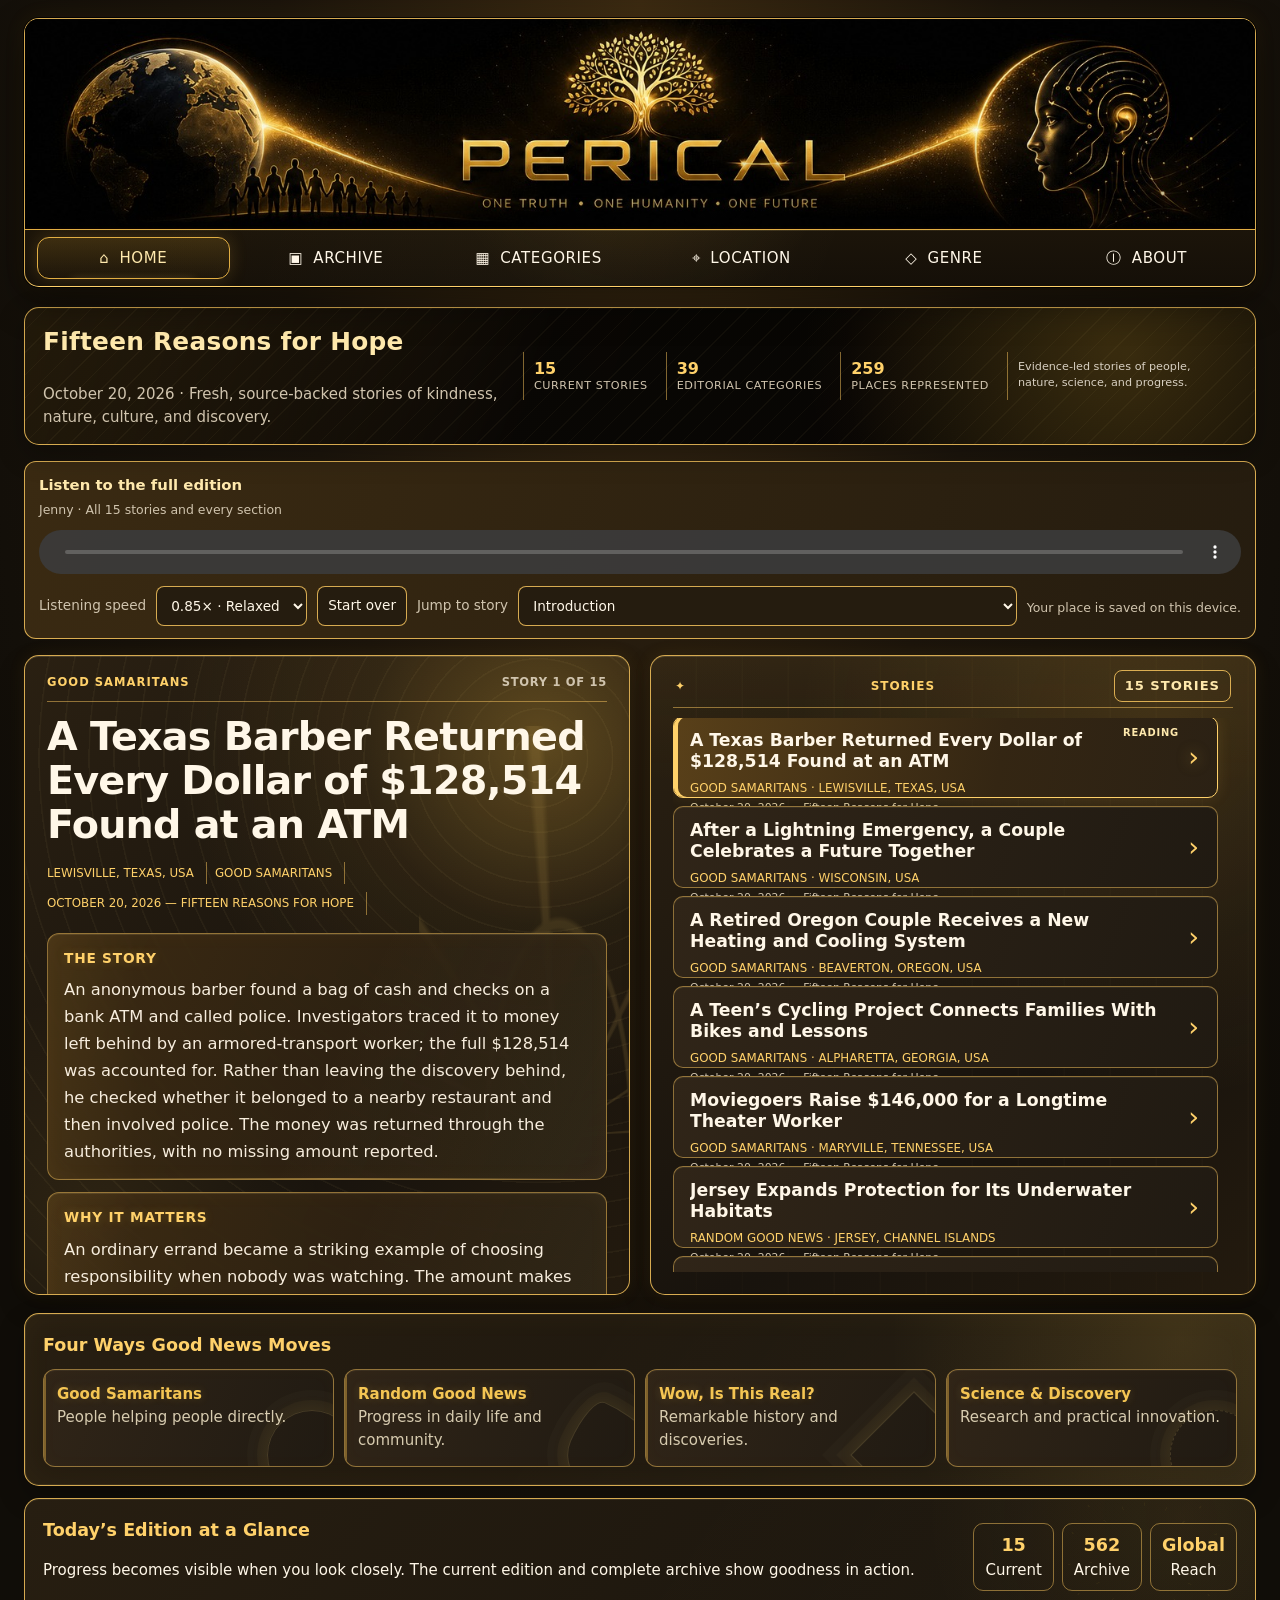
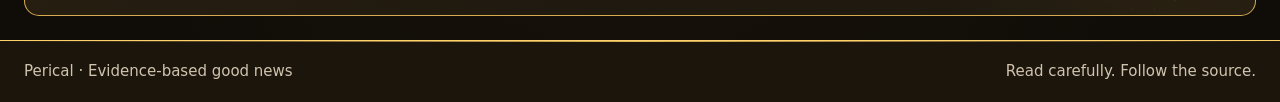
==== commit 51fa7fe1: "Add fifteen timed story markers to the full-edition player" ====
--- a/index.html
+++ b/index.html
@@ -1,4 +1,4 @@
-<!doctype html><html lang="en"><head><meta charset="utf-8"><meta name="viewport" content="width=device-width,initial-scale=1,viewport-fit=cover"><meta name="theme-color" content="#080705"><title>15 New Good-News Stories — October 20, 2026 | Perical</title><meta name="description" content="Fifteen source-backed stories of kindness, wildlife protection, cultural heritage, and space discovery. October 20, 2026 edition."><meta name="robots" content="index,follow,max-image-preview:large"><link rel="canonical" href="https://scar197124.github.io/perical/"><meta property="og:locale" content="en_US"><meta property="og:type" content="website"><meta property="og:site_name" content="Perical"><meta property="og:url" content="https://scar197124.github.io/perical/"><meta property="og:title" content="Fifteen Reasons for Hope | Perical"><meta property="og:description" content="Fifteen source-backed stories of kindness, wildlife protection, cultural heritage, and space discovery. October 20, 2026 edition."><meta property="og:image" content="https://scar197124.github.io/perical/assets/lead-story-2026-10-08-wow-oct08-2026-001.png"><meta property="og:image:secure_url" content="https://scar197124.github.io/perical/assets/lead-story-2026-10-08-wow-oct08-2026-001.png"><meta property="og:image:type" content="image/png"><meta property="og:image:width" content="1200"><meta property="og:image:height" content="630"><meta property="og:image:alt" content="Perical lead story: Scientists Found Life’s Sugars in an Asteroid Sample"><meta name="twitter:card" content="summary_large_image"><meta name="twitter:title" content="Fifteen Reasons for Hope | Perical"><meta name="twitter:description" content="Fifteen source-backed stories of kindness, wildlife protection, cultural heritage, and space discovery. October 20, 2026 edition."><meta name="twitter:image" content="https://scar197124.github.io/perical/assets/lead-story-2026-10-08-wow-oct08-2026-001.png"><meta name="twitter:image:alt" content="Perical lead story: Scientists Found Life’s Sugars in an Asteroid Sample"><link rel="stylesheet" href="app.css?v=16.14.0"><link rel="stylesheet" href="mobile-polish.css?v=16.7.1"><script type="application/ld+json">{"@context":"https://schema.org","@graph":[{"@type":"WebSite","@id":"https://scar197124.github.io/perical/#website","url":"https://scar197124.github.io/perical/","name":"Perical","description":"Verified stories of kindness, discovery, practical innovation, and progress from around the world.","inLanguage":"en","publisher":{"@id":"https://scar197124.github.io/perical/#organization"}},{"@type":"Organization","@id":"https://scar197124.github.io/perical/#organization","name":"Perical","url":"https://scar197124.github.io/perical/","logo":{"@type":"ImageObject","url":"https://scar197124.github.io/perical/assets/pericle-social-preview-ultrasafe.png","width":1200,"height":630}},{"@type":"CollectionPage","@id":"https://scar197124.github.io/perical/#webpage","url":"https://scar197124.github.io/perical/","name":"Today’s Good News | Perical","isPartOf":{"@id":"https://scar197124.github.io/perical/#website"},"about":["Good news","Human kindness","Science and discovery","Innovation","Community progress"],"inLanguage":"en"}]}</script></head><body data-page="home"><header class="site-header">
+<!doctype html><html lang="en"><head><meta charset="utf-8"><meta name="viewport" content="width=device-width,initial-scale=1,viewport-fit=cover"><meta name="theme-color" content="#080705"><title>15 New Good-News Stories — October 20, 2026 | Perical</title><meta name="description" content="Fifteen source-backed stories of kindness, wildlife protection, cultural heritage, and space discovery. October 20, 2026 edition."><meta name="robots" content="index,follow,max-image-preview:large"><link rel="canonical" href="https://scar197124.github.io/perical/"><meta property="og:locale" content="en_US"><meta property="og:type" content="website"><meta property="og:site_name" content="Perical"><meta property="og:url" content="https://scar197124.github.io/perical/"><meta property="og:title" content="Fifteen Reasons for Hope | Perical"><meta property="og:description" content="Fifteen source-backed stories of kindness, wildlife protection, cultural heritage, and space discovery. October 20, 2026 edition."><meta property="og:image" content="https://scar197124.github.io/perical/assets/lead-story-2026-10-08-wow-oct08-2026-001.png"><meta property="og:image:secure_url" content="https://scar197124.github.io/perical/assets/lead-story-2026-10-08-wow-oct08-2026-001.png"><meta property="og:image:type" content="image/png"><meta property="og:image:width" content="1200"><meta property="og:image:height" content="630"><meta property="og:image:alt" content="Perical lead story: Scientists Found Life’s Sugars in an Asteroid Sample"><meta name="twitter:card" content="summary_large_image"><meta name="twitter:title" content="Fifteen Reasons for Hope | Perical"><meta name="twitter:description" content="Fifteen source-backed stories of kindness, wildlife protection, cultural heritage, and space discovery. October 20, 2026 edition."><meta name="twitter:image" content="https://scar197124.github.io/perical/assets/lead-story-2026-10-08-wow-oct08-2026-001.png"><meta name="twitter:image:alt" content="Perical lead story: Scientists Found Life’s Sugars in an Asteroid Sample"><link rel="stylesheet" href="app.css?v=16.15.0"><link rel="stylesheet" href="mobile-polish.css?v=16.7.1"><script type="application/ld+json">{"@context":"https://schema.org","@graph":[{"@type":"WebSite","@id":"https://scar197124.github.io/perical/#website","url":"https://scar197124.github.io/perical/","name":"Perical","description":"Verified stories of kindness, discovery, practical innovation, and progress from around the world.","inLanguage":"en","publisher":{"@id":"https://scar197124.github.io/perical/#organization"}},{"@type":"Organization","@id":"https://scar197124.github.io/perical/#organization","name":"Perical","url":"https://scar197124.github.io/perical/","logo":{"@type":"ImageObject","url":"https://scar197124.github.io/perical/assets/pericle-social-preview-ultrasafe.png","width":1200,"height":630}},{"@type":"CollectionPage","@id":"https://scar197124.github.io/perical/#webpage","url":"https://scar197124.github.io/perical/","name":"Today’s Good News | Perical","isPartOf":{"@id":"https://scar197124.github.io/perical/#website"},"about":["Good news","Human kindness","Science and discovery","Innovation","Community progress"],"inLanguage":"en"}]}</script></head><body data-page="home"><header class="site-header">
   <div class="identity-hero" role="img" aria-label="Perical — Tree of Life connecting Earth, humanity, and artificial intelligence">
     <span class="sr-only">PERICAL · One truth · One humanity · One future</span>
   </div>
@@ -10,4 +10,4 @@
     <a href="genre.html" data-nav="genre">◇ <span>Genre</span></a>
     <a href="about.html" data-nav="about">ⓘ <span>About</span></a>
   </nav>
-</header><main class="page"><section class="page-title"><h2>Fifteen Reasons for Hope</h2><p>October 20, 2026 · Fresh, source-backed stories of kindness, nature, culture, and discovery.</p></section><section class="narration-preview edition-narration" aria-label="Full edition narration"><div><strong>Listen to the full edition</strong><span>Jenny · All 15 stories and every section</span></div><audio controls preload="none" aria-label="Listen to Fifteen Reasons for Hope, the full October 20 edition"><source src="assets/audio/jenny-full-edition-2026-10-20.mp3" type="audio/mpeg">Your browser does not support audio playback.</audio><div class="listening-controls"><label for="narration-speed">Listening speed</label><select id="narration-speed"><option value="0.75">0.75×</option><option value="0.85" selected>0.85× · Relaxed</option><option value="1">1× · Original</option><option value="1.15">1.15×</option></select><button id="narration-restart" type="button">Start over</button><span id="narration-progress" role="status">Your place is saved on this device.</span></div></section><section class="workspace"><article class="panel reader-panel" aria-label="Story reader"><div class="panel-body reader" id="reader"><p class="empty">Loading story…</p></div></article><aside class="panel display-panel" aria-label="Story selection"><div class="panel-body"><div class="panel-status"><span>Stories</span><span class="count" id="count">0 stories</span></div><div class="toolbar" id="toolbar"></div><div class="story-list" id="storyList"></div></div></aside></section><section class="lower"><article class="section-card"><h3>Four Ways Good News Moves</h3><div class="ways"><a class="way" href="categories.html"><b>Good Samaritans</b><span>People helping people directly.</span></a><a class="way" href="categories.html"><b>Random Good News</b><span>Progress in daily life and community.</span></a><a class="way" href="categories.html"><b>Wow, Is This Real?</b><span>Remarkable history and discoveries.</span></a><a class="way" href="categories.html"><b>Science & Discovery</b><span>Research and practical innovation.</span></a></div></article><article class="section-card glance"><div><h3>Today’s Edition at a Glance</h3><p>Progress becomes visible when you look closely. The current edition and complete archive show goodness in action.</p></div><div class="stats"><div class="stat"><b data-stat="current">15</b>Current</div><div class="stat"><b data-stat="archive">562</b>Archive</div><div class="stat"><b>Global</b>Reach</div></div></article></section></main><footer class="footer"><span>Perical · Evidence-based good news</span><span>Read carefully. Follow the source.</span></footer><script src="stories-data.js?v=16.10.0"></script><script src="app.js?v=16.14.0"></script></body></html>+</header><main class="page"><section class="page-title"><h2>Fifteen Reasons for Hope</h2><p>October 20, 2026 · Fresh, source-backed stories of kindness, nature, culture, and discovery.</p></section><section class="narration-preview edition-narration" aria-label="Full edition narration"><div><strong>Listen to the full edition</strong><span>Jenny · All 15 stories and every section</span></div><audio controls preload="none" aria-label="Listen to Fifteen Reasons for Hope, the full October 20 edition"><source src="assets/audio/jenny-full-edition-2026-10-20.mp3" type="audio/mpeg">Your browser does not support audio playback.</audio><div class="listening-controls"><label for="narration-speed">Listening speed</label><select id="narration-speed"><option value="0.75">0.75×</option><option value="0.85" selected>0.85× · Relaxed</option><option value="1">1× · Original</option><option value="1.15">1.15×</option></select><button id="narration-restart" type="button">Start over</button><label for="narration-story">Jump to story</label><select id="narration-story"><option value="">Choose a story…</option></select><span id="narration-progress" role="status">Your place is saved on this device.</span></div></section><section class="workspace"><article class="panel reader-panel" aria-label="Story reader"><div class="panel-body reader" id="reader"><p class="empty">Loading story…</p></div></article><aside class="panel display-panel" aria-label="Story selection"><div class="panel-body"><div class="panel-status"><span>Stories</span><span class="count" id="count">0 stories</span></div><div class="toolbar" id="toolbar"></div><div class="story-list" id="storyList"></div></div></aside></section><section class="lower"><article class="section-card"><h3>Four Ways Good News Moves</h3><div class="ways"><a class="way" href="categories.html"><b>Good Samaritans</b><span>People helping people directly.</span></a><a class="way" href="categories.html"><b>Random Good News</b><span>Progress in daily life and community.</span></a><a class="way" href="categories.html"><b>Wow, Is This Real?</b><span>Remarkable history and discoveries.</span></a><a class="way" href="categories.html"><b>Science & Discovery</b><span>Research and practical innovation.</span></a></div></article><article class="section-card glance"><div><h3>Today’s Edition at a Glance</h3><p>Progress becomes visible when you look closely. The current edition and complete archive show goodness in action.</p></div><div class="stats"><div class="stat"><b data-stat="current">15</b>Current</div><div class="stat"><b data-stat="archive">562</b>Archive</div><div class="stat"><b>Global</b>Reach</div></div></article></section></main><footer class="footer"><span>Perical · Evidence-based good news</span><span>Read carefully. Follow the source.</span></footer><script src="stories-data.js?v=16.10.0"></script><script src="app.js?v=16.15.0"></script></body></html>
--- a/app.css
+++ b/app.css
@@ -908,3 +908,5 @@
 .listening-controls select,.listening-controls button{font:inherit;color:var(--text);background:#251c0f;border:1px solid var(--line);border-radius:8px;padding:8px 10px;min-height:40px}
 .listening-controls select:focus-visible,.listening-controls button:focus-visible{outline:2px solid var(--gold-pale);outline-offset:3px}
 @media(max-width:600px){#narration-progress{flex-basis:100%}}
+
+#narration-story{max-width:100%;min-width:0;flex:1 1 300px}.listening-controls label{white-space:nowrap}
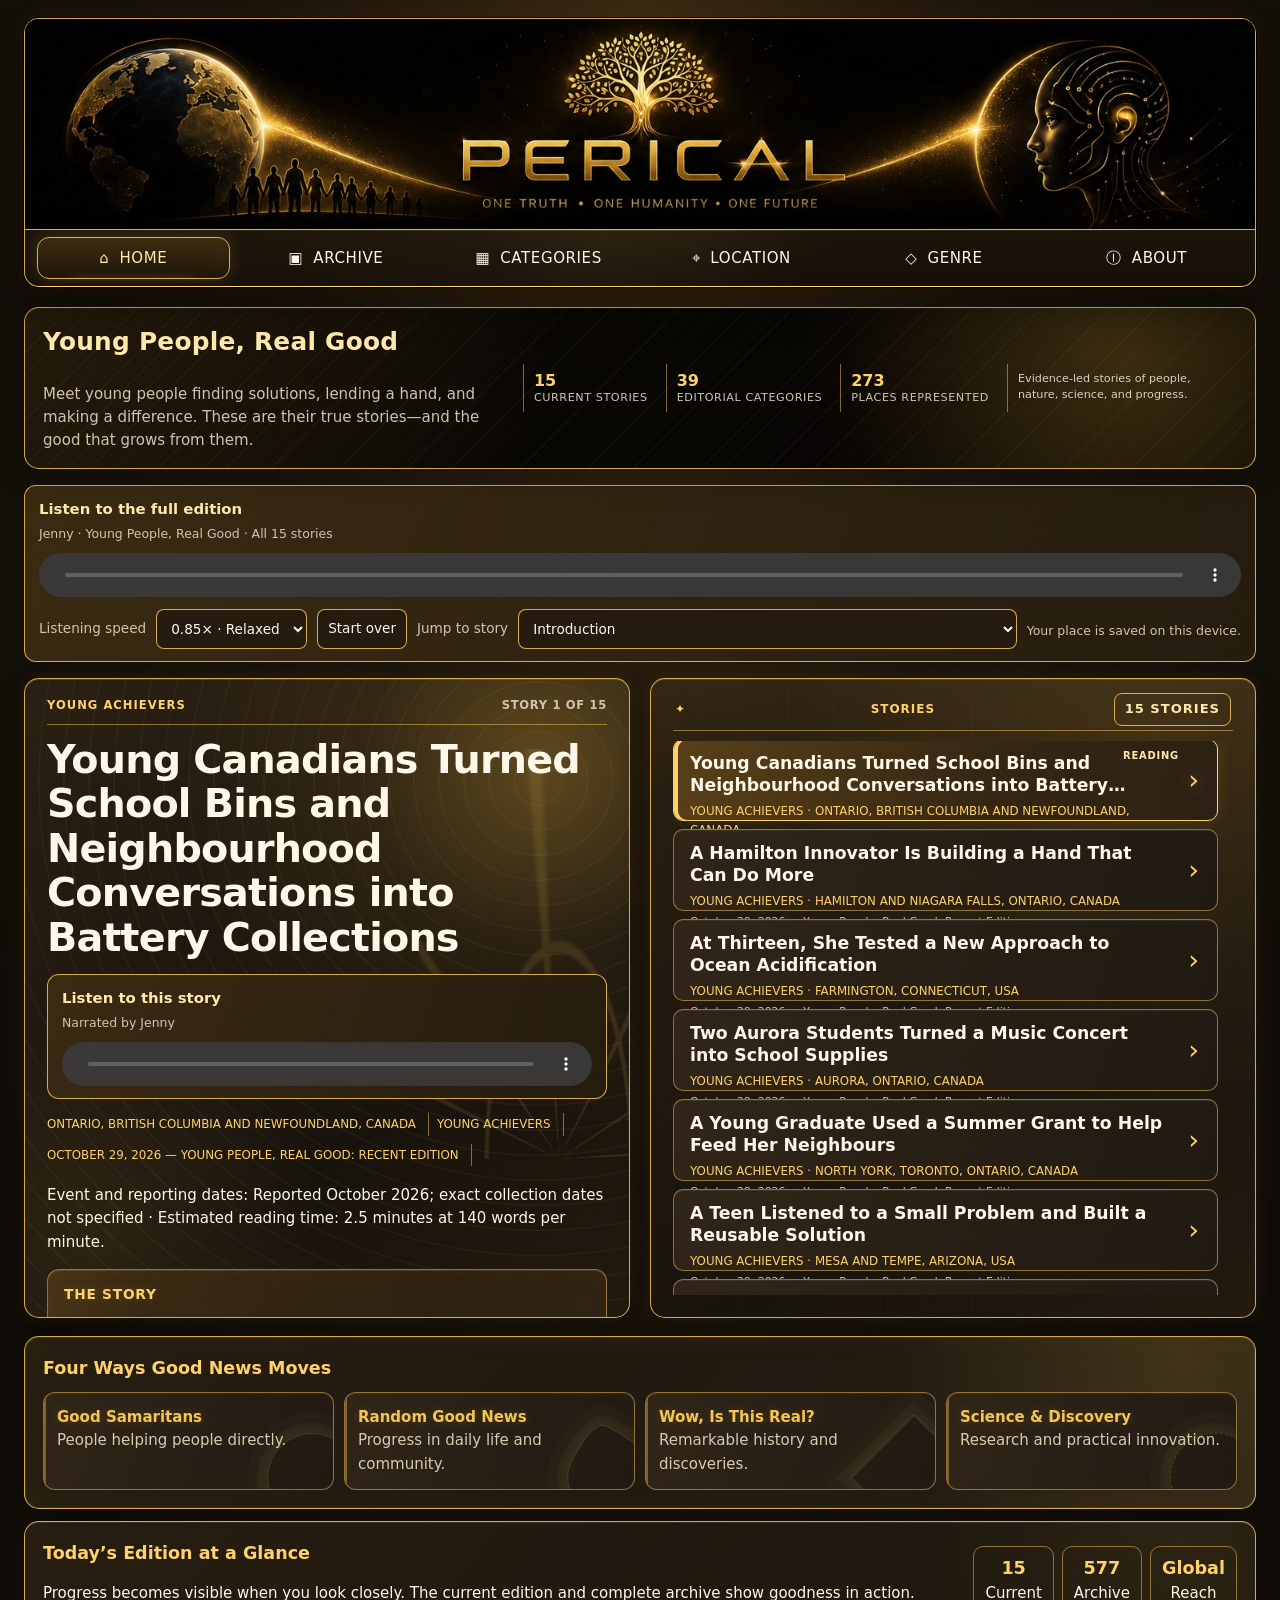
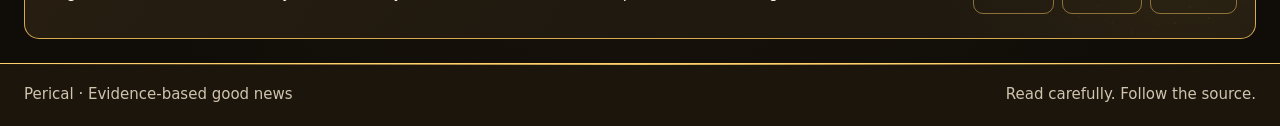
==== commit 92ff33c5: "Publish 15 recent youth stories with Jenny narration and archived edition audio" ====
--- a/index.html
+++ b/index.html
@@ -1,4 +1,4 @@
-<!doctype html><html lang="en"><head><meta charset="utf-8"><meta name="viewport" content="width=device-width,initial-scale=1,viewport-fit=cover"><meta name="theme-color" content="#080705"><title>15 New Good-News Stories — October 20, 2026 | Perical</title><meta name="description" content="Fifteen source-backed stories of kindness, wildlife protection, cultural heritage, and space discovery. October 20, 2026 edition."><meta name="robots" content="index,follow,max-image-preview:large"><link rel="canonical" href="https://scar197124.github.io/perical/"><meta property="og:locale" content="en_US"><meta property="og:type" content="website"><meta property="og:site_name" content="Perical"><meta property="og:url" content="https://scar197124.github.io/perical/"><meta property="og:title" content="Fifteen Reasons for Hope | Perical"><meta property="og:description" content="Fifteen source-backed stories of kindness, wildlife protection, cultural heritage, and space discovery. October 20, 2026 edition."><meta property="og:image" content="https://scar197124.github.io/perical/assets/lead-story-2026-10-08-wow-oct08-2026-001.png"><meta property="og:image:secure_url" content="https://scar197124.github.io/perical/assets/lead-story-2026-10-08-wow-oct08-2026-001.png"><meta property="og:image:type" content="image/png"><meta property="og:image:width" content="1200"><meta property="og:image:height" content="630"><meta property="og:image:alt" content="Perical lead story: Scientists Found Life’s Sugars in an Asteroid Sample"><meta name="twitter:card" content="summary_large_image"><meta name="twitter:title" content="Fifteen Reasons for Hope | Perical"><meta name="twitter:description" content="Fifteen source-backed stories of kindness, wildlife protection, cultural heritage, and space discovery. October 20, 2026 edition."><meta name="twitter:image" content="https://scar197124.github.io/perical/assets/lead-story-2026-10-08-wow-oct08-2026-001.png"><meta name="twitter:image:alt" content="Perical lead story: Scientists Found Life’s Sugars in an Asteroid Sample"><link rel="stylesheet" href="app.css?v=16.15.0"><link rel="stylesheet" href="mobile-polish.css?v=16.7.1"><script type="application/ld+json">{"@context":"https://schema.org","@graph":[{"@type":"WebSite","@id":"https://scar197124.github.io/perical/#website","url":"https://scar197124.github.io/perical/","name":"Perical","description":"Verified stories of kindness, discovery, practical innovation, and progress from around the world.","inLanguage":"en","publisher":{"@id":"https://scar197124.github.io/perical/#organization"}},{"@type":"Organization","@id":"https://scar197124.github.io/perical/#organization","name":"Perical","url":"https://scar197124.github.io/perical/","logo":{"@type":"ImageObject","url":"https://scar197124.github.io/perical/assets/pericle-social-preview-ultrasafe.png","width":1200,"height":630}},{"@type":"CollectionPage","@id":"https://scar197124.github.io/perical/#webpage","url":"https://scar197124.github.io/perical/","name":"Today’s Good News | Perical","isPartOf":{"@id":"https://scar197124.github.io/perical/#website"},"about":["Good news","Human kindness","Science and discovery","Innovation","Community progress"],"inLanguage":"en"}]}</script></head><body data-page="home"><header class="site-header">
+<!doctype html><html lang="en"><head><meta charset="utf-8"><meta name="viewport" content="width=device-width,initial-scale=1,viewport-fit=cover"><meta name="theme-color" content="#080705"><title>15 Recent True Stories of Young People Helping and Building | Perical</title><meta name="description" content="Fifteen source-linked stories of young people helping and inventing, reported in 2026. Includes clear event dates, evidence, uncertainty, and reflection."><meta name="robots" content="index,follow,max-image-preview:large"><link rel="canonical" href="https://scar197124.github.io/perical/"><meta property="og:locale" content="en_US"><meta property="og:type" content="website"><meta property="og:site_name" content="Perical"><meta property="og:url" content="https://scar197124.github.io/perical/"><meta property="og:title" content="Young Canadians Turned School Bins and Neighbourhood Conversations into Battery Collections"><meta property="og:description" content="Fourteen-year-old Ernest had a new school and an idea for contributing to it. Working with a supervising teacher, he arranged collection bins and a morning announcement for used batteries.…"><meta property="og:image" content="https://scar197124.github.io/perical/assets/lead-story-2026-10-29-recent-youth-oct29-2026-001.png"><meta property="og:image:secure_url" content="https://scar197124.github.io/perical/assets/lead-story-2026-10-29-recent-youth-oct29-2026-001.png"><meta property="og:image:type" content="image/png"><meta property="og:image:width" content="1200"><meta property="og:image:height" content="630"><meta property="og:image:alt" content="Perical lead story: Young Canadians Turned School Bins and Neighbourhood Conversations into Battery Collections"><meta name="twitter:card" content="summary_large_image"><meta name="twitter:title" content="Young Canadians Turned School Bins and Neighbourhood Conversations into Battery Collections"><meta name="twitter:description" content="Fourteen-year-old Ernest had a new school and an idea for contributing to it. Working with a supervising teacher, he arranged collection bins and a morning announcement for used batteries.…"><meta name="twitter:image" content="https://scar197124.github.io/perical/assets/lead-story-2026-10-29-recent-youth-oct29-2026-001.png"><meta name="twitter:image:alt" content="Perical lead story: Young Canadians Turned School Bins and Neighbourhood Conversations into Battery Collections"><link rel="stylesheet" href="app.css?v=16.15.0"><link rel="stylesheet" href="mobile-polish.css?v=16.7.1"><script type="application/ld+json">{"@context":"https://schema.org","@graph":[{"@type":"WebSite","@id":"https://scar197124.github.io/perical/#website","url":"https://scar197124.github.io/perical/","name":"Perical","description":"Verified stories of kindness, discovery, practical innovation, and progress from around the world.","inLanguage":"en","publisher":{"@id":"https://scar197124.github.io/perical/#organization"}},{"@type":"Organization","@id":"https://scar197124.github.io/perical/#organization","name":"Perical","url":"https://scar197124.github.io/perical/","logo":{"@type":"ImageObject","url":"https://scar197124.github.io/perical/assets/pericle-social-preview-ultrasafe.png","width":1200,"height":630}},{"@type":"CollectionPage","@id":"https://scar197124.github.io/perical/#webpage","url":"https://scar197124.github.io/perical/","name":"Today’s Good News | Perical","isPartOf":{"@id":"https://scar197124.github.io/perical/#website"},"about":["Good news","Human kindness","Science and discovery","Innovation","Community progress"],"inLanguage":"en"}]}</script></head><body data-page="home"><header class="site-header">
   <div class="identity-hero" role="img" aria-label="Perical — Tree of Life connecting Earth, humanity, and artificial intelligence">
     <span class="sr-only">PERICAL · One truth · One humanity · One future</span>
   </div>
@@ -10,4 +10,4 @@
     <a href="genre.html" data-nav="genre">◇ <span>Genre</span></a>
     <a href="about.html" data-nav="about">ⓘ <span>About</span></a>
   </nav>
-</header><main class="page"><section class="page-title"><h2>Fifteen Reasons for Hope</h2><p>October 20, 2026 · Fresh, source-backed stories of kindness, nature, culture, and discovery.</p></section><section class="narration-preview edition-narration" aria-label="Full edition narration"><div><strong>Listen to the full edition</strong><span>Jenny · All 15 stories and every section</span></div><audio controls preload="none" aria-label="Listen to Fifteen Reasons for Hope, the full October 20 edition"><source src="assets/audio/jenny-full-edition-2026-10-20.mp3" type="audio/mpeg">Your browser does not support audio playback.</audio><div class="listening-controls"><label for="narration-speed">Listening speed</label><select id="narration-speed"><option value="0.75">0.75×</option><option value="0.85" selected>0.85× · Relaxed</option><option value="1">1× · Original</option><option value="1.15">1.15×</option></select><button id="narration-restart" type="button">Start over</button><label for="narration-story">Jump to story</label><select id="narration-story"><option value="">Choose a story…</option></select><span id="narration-progress" role="status">Your place is saved on this device.</span></div></section><section class="workspace"><article class="panel reader-panel" aria-label="Story reader"><div class="panel-body reader" id="reader"><p class="empty">Loading story…</p></div></article><aside class="panel display-panel" aria-label="Story selection"><div class="panel-body"><div class="panel-status"><span>Stories</span><span class="count" id="count">0 stories</span></div><div class="toolbar" id="toolbar"></div><div class="story-list" id="storyList"></div></div></aside></section><section class="lower"><article class="section-card"><h3>Four Ways Good News Moves</h3><div class="ways"><a class="way" href="categories.html"><b>Good Samaritans</b><span>People helping people directly.</span></a><a class="way" href="categories.html"><b>Random Good News</b><span>Progress in daily life and community.</span></a><a class="way" href="categories.html"><b>Wow, Is This Real?</b><span>Remarkable history and discoveries.</span></a><a class="way" href="categories.html"><b>Science & Discovery</b><span>Research and practical innovation.</span></a></div></article><article class="section-card glance"><div><h3>Today’s Edition at a Glance</h3><p>Progress becomes visible when you look closely. The current edition and complete archive show goodness in action.</p></div><div class="stats"><div class="stat"><b data-stat="current">15</b>Current</div><div class="stat"><b data-stat="archive">562</b>Archive</div><div class="stat"><b>Global</b>Reach</div></div></article></section></main><footer class="footer"><span>Perical · Evidence-based good news</span><span>Read carefully. Follow the source.</span></footer><script src="stories-data.js?v=16.10.0"></script><script src="app.js?v=16.15.0"></script></body></html>+</header><main class="page"><section class="page-title"><h2>Young People, Real Good</h2><p>Meet young people finding solutions, lending a hand, and making a difference. These are their true stories—and the good that grows from them.</p></section><section class="narration-preview edition-narration" aria-label="Full edition narration"><div><strong>Listen to the full edition</strong><span>Jenny · Young People, Real Good · All 15 stories</span></div><audio controls preload="none" aria-label="Listen to Young People, Real Good, the full edition"><source src="assets/audio/jenny-full-edition-2026-10-29.mp3" type="audio/mpeg">Your browser does not support audio playback.</audio><div class="listening-controls"><label for="narration-speed">Listening speed</label><select id="narration-speed"><option value="0.75">0.75×</option><option value="0.85" selected>0.85× · Relaxed</option><option value="1">1× · Original</option><option value="1.15">1.15×</option></select><button id="narration-restart" type="button">Start over</button><label for="narration-story">Jump to story</label><select id="narration-story"><option value="">Choose a story…</option></select><span id="narration-progress" role="status">Your place is saved on this device.</span></div></section><section class="workspace"><article class="panel reader-panel" aria-label="Story reader"><div class="panel-body reader" id="reader"><p class="empty">Loading story…</p></div></article><aside class="panel display-panel" aria-label="Story selection"><div class="panel-body"><div class="panel-status"><span>Stories</span><span class="count" id="count">0 stories</span></div><div class="toolbar" id="toolbar"></div><div class="story-list" id="storyList"></div></div></aside></section><section class="lower"><article class="section-card"><h3>Four Ways Good News Moves</h3><div class="ways"><a class="way" href="categories.html"><b>Good Samaritans</b><span>People helping people directly.</span></a><a class="way" href="categories.html"><b>Random Good News</b><span>Progress in daily life and community.</span></a><a class="way" href="categories.html"><b>Wow, Is This Real?</b><span>Remarkable history and discoveries.</span></a><a class="way" href="categories.html"><b>Science & Discovery</b><span>Research and practical innovation.</span></a></div></article><article class="section-card glance"><div><h3>Today’s Edition at a Glance</h3><p>Progress becomes visible when you look closely. The current edition and complete archive show goodness in action.</p></div><div class="stats"><div class="stat"><b data-stat="current">15</b>Current</div><div class="stat"><b data-stat="archive">577</b>Archive</div><div class="stat"><b>Global</b>Reach</div></div></article></section></main><footer class="footer"><span>Perical · Evidence-based good news</span><span>Read carefully. Follow the source.</span></footer><script src="stories-data.js?v=2026.10.29.3"></script><script src="audio-chapters-2026-10-29.js?v=1"></script><script src="app.js?v=2026.10.29.3"></script></body></html>
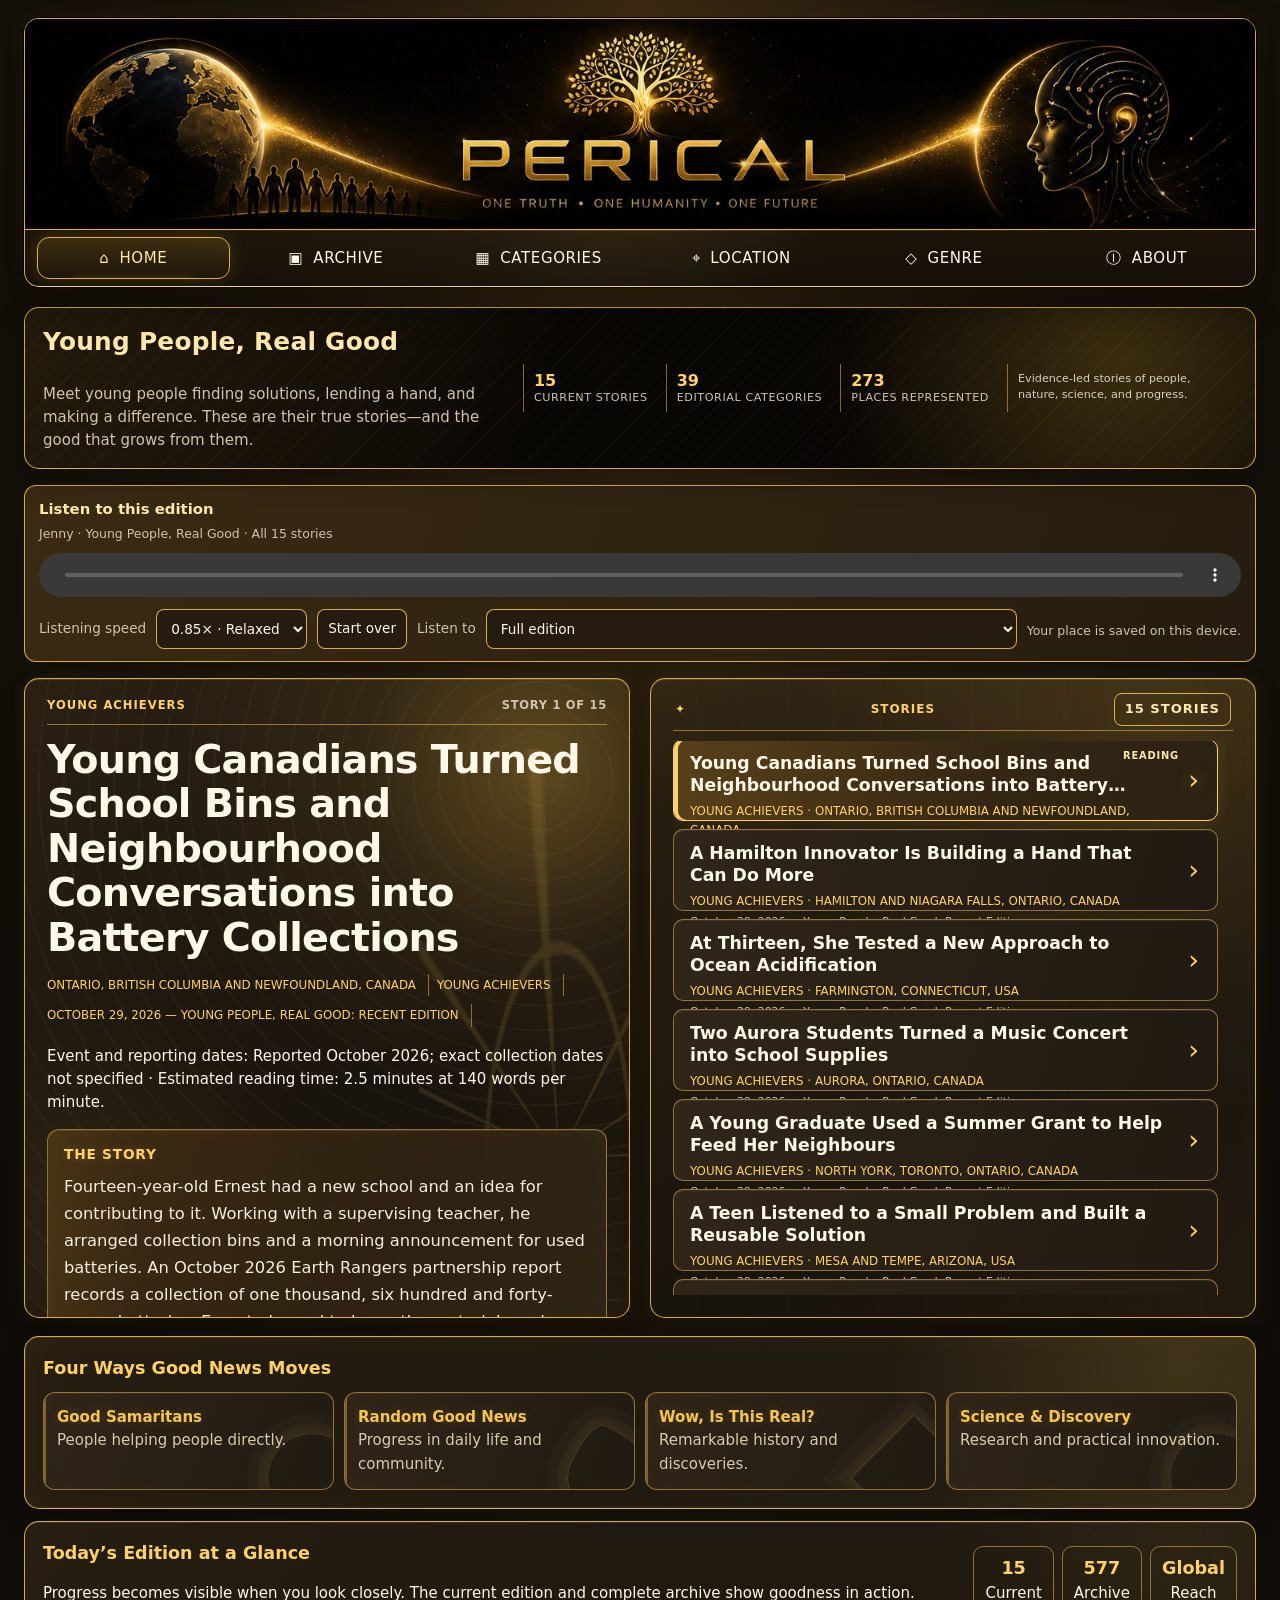
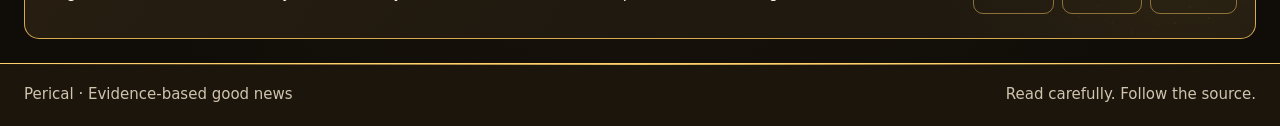
==== commit 04a8a0b7: "Use one narration player for full editions and selected stories" ====
--- a/index.html
+++ b/index.html
@@ -10,4 +10,4 @@
     <a href="genre.html" data-nav="genre">◇ <span>Genre</span></a>
     <a href="about.html" data-nav="about">ⓘ <span>About</span></a>
   </nav>
-</header><main class="page"><section class="page-title"><h2>Young People, Real Good</h2><p>Meet young people finding solutions, lending a hand, and making a difference. These are their true stories—and the good that grows from them.</p></section><section class="narration-preview edition-narration" aria-label="Full edition narration"><div><strong>Listen to the full edition</strong><span>Jenny · Young People, Real Good · All 15 stories</span></div><audio controls preload="none" aria-label="Listen to Young People, Real Good, the full edition"><source src="assets/audio/jenny-full-edition-2026-10-29.mp3" type="audio/mpeg">Your browser does not support audio playback.</audio><div class="listening-controls"><label for="narration-speed">Listening speed</label><select id="narration-speed"><option value="0.75">0.75×</option><option value="0.85" selected>0.85× · Relaxed</option><option value="1">1× · Original</option><option value="1.15">1.15×</option></select><button id="narration-restart" type="button">Start over</button><label for="narration-story">Jump to story</label><select id="narration-story"><option value="">Choose a story…</option></select><span id="narration-progress" role="status">Your place is saved on this device.</span></div></section><section class="workspace"><article class="panel reader-panel" aria-label="Story reader"><div class="panel-body reader" id="reader"><p class="empty">Loading story…</p></div></article><aside class="panel display-panel" aria-label="Story selection"><div class="panel-body"><div class="panel-status"><span>Stories</span><span class="count" id="count">0 stories</span></div><div class="toolbar" id="toolbar"></div><div class="story-list" id="storyList"></div></div></aside></section><section class="lower"><article class="section-card"><h3>Four Ways Good News Moves</h3><div class="ways"><a class="way" href="categories.html"><b>Good Samaritans</b><span>People helping people directly.</span></a><a class="way" href="categories.html"><b>Random Good News</b><span>Progress in daily life and community.</span></a><a class="way" href="categories.html"><b>Wow, Is This Real?</b><span>Remarkable history and discoveries.</span></a><a class="way" href="categories.html"><b>Science & Discovery</b><span>Research and practical innovation.</span></a></div></article><article class="section-card glance"><div><h3>Today’s Edition at a Glance</h3><p>Progress becomes visible when you look closely. The current edition and complete archive show goodness in action.</p></div><div class="stats"><div class="stat"><b data-stat="current">15</b>Current</div><div class="stat"><b data-stat="archive">577</b>Archive</div><div class="stat"><b>Global</b>Reach</div></div></article></section></main><footer class="footer"><span>Perical · Evidence-based good news</span><span>Read carefully. Follow the source.</span></footer><script src="stories-data.js?v=2026.10.29.3"></script><script src="audio-chapters-2026-10-29.js?v=1"></script><script src="app.js?v=2026.10.29.3"></script></body></html>+</header><main class="page"><section class="page-title"><h2>Young People, Real Good</h2><p>Meet young people finding solutions, lending a hand, and making a difference. These are their true stories—and the good that grows from them.</p></section><section class="narration-preview edition-narration" aria-label="Full edition narration"><div><strong>Listen to this edition</strong><span>Jenny · Young People, Real Good · All 15 stories</span></div><audio controls preload="none" aria-label="Listen to Young People, Real Good, the full edition"><source src="assets/audio/jenny-full-edition-2026-10-29.mp3" type="audio/mpeg">Your browser does not support audio playback.</audio><div class="listening-controls"><label for="narration-speed">Listening speed</label><select id="narration-speed"><option value="0.75">0.75×</option><option value="0.85" selected>0.85× · Relaxed</option><option value="1">1× · Original</option><option value="1.15">1.15×</option></select><button id="narration-restart" type="button">Start over</button><label for="narration-story">Listen to</label><select id="narration-story"><option value="">Choose a story…</option></select><span id="narration-progress" role="status">Your place is saved on this device.</span></div></section><section class="workspace"><article class="panel reader-panel" aria-label="Story reader"><div class="panel-body reader" id="reader"><p class="empty">Loading story…</p></div></article><aside class="panel display-panel" aria-label="Story selection"><div class="panel-body"><div class="panel-status"><span>Stories</span><span class="count" id="count">0 stories</span></div><div class="toolbar" id="toolbar"></div><div class="story-list" id="storyList"></div></div></aside></section><section class="lower"><article class="section-card"><h3>Four Ways Good News Moves</h3><div class="ways"><a class="way" href="categories.html"><b>Good Samaritans</b><span>People helping people directly.</span></a><a class="way" href="categories.html"><b>Random Good News</b><span>Progress in daily life and community.</span></a><a class="way" href="categories.html"><b>Wow, Is This Real?</b><span>Remarkable history and discoveries.</span></a><a class="way" href="categories.html"><b>Science & Discovery</b><span>Research and practical innovation.</span></a></div></article><article class="section-card glance"><div><h3>Today’s Edition at a Glance</h3><p>Progress becomes visible when you look closely. The current edition and complete archive show goodness in action.</p></div><div class="stats"><div class="stat"><b data-stat="current">15</b>Current</div><div class="stat"><b data-stat="archive">577</b>Archive</div><div class="stat"><b>Global</b>Reach</div></div></article></section></main><footer class="footer"><span>Perical · Evidence-based good news</span><span>Read carefully. Follow the source.</span></footer><script src="stories-data.js?v=2026.10.30.1"></script><script src="audio-chapters-2026-10-29.js?v=1"></script><script src="app.js?v=2026.10.30.1"></script></body></html>
